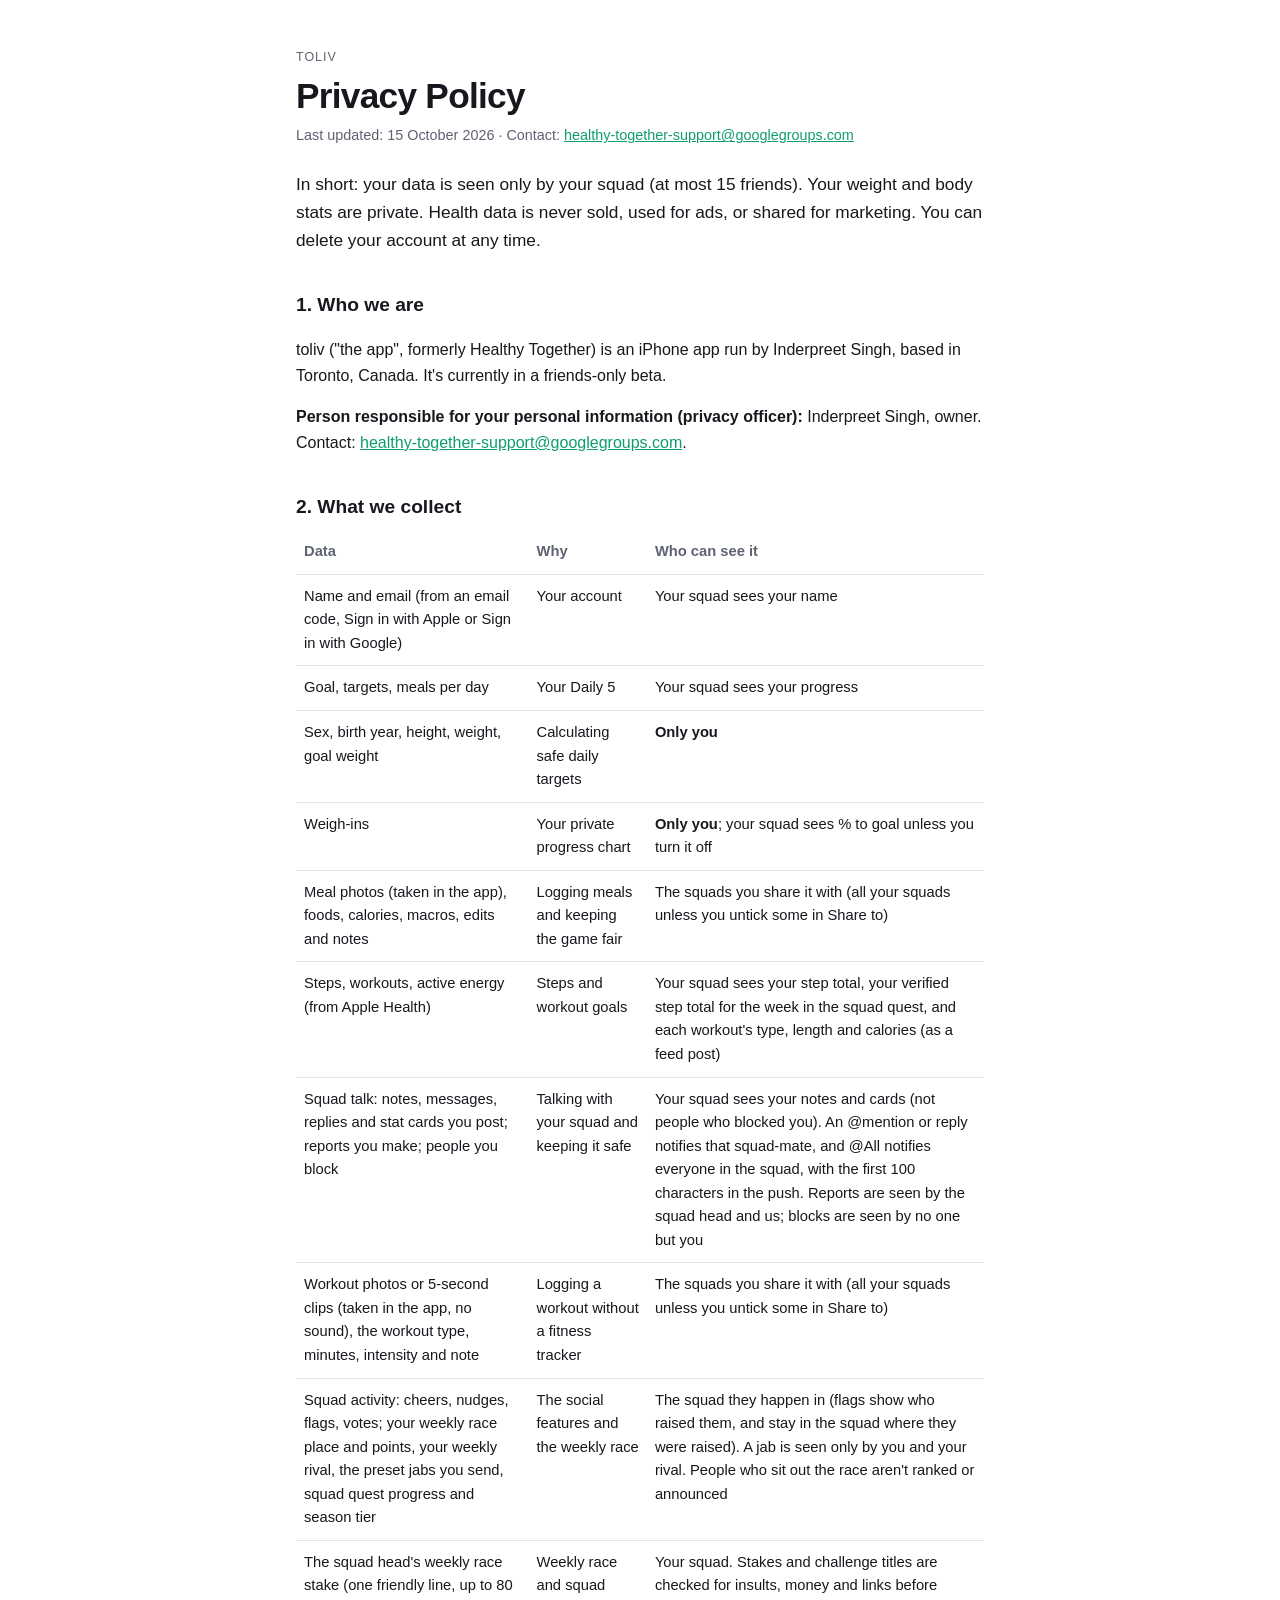
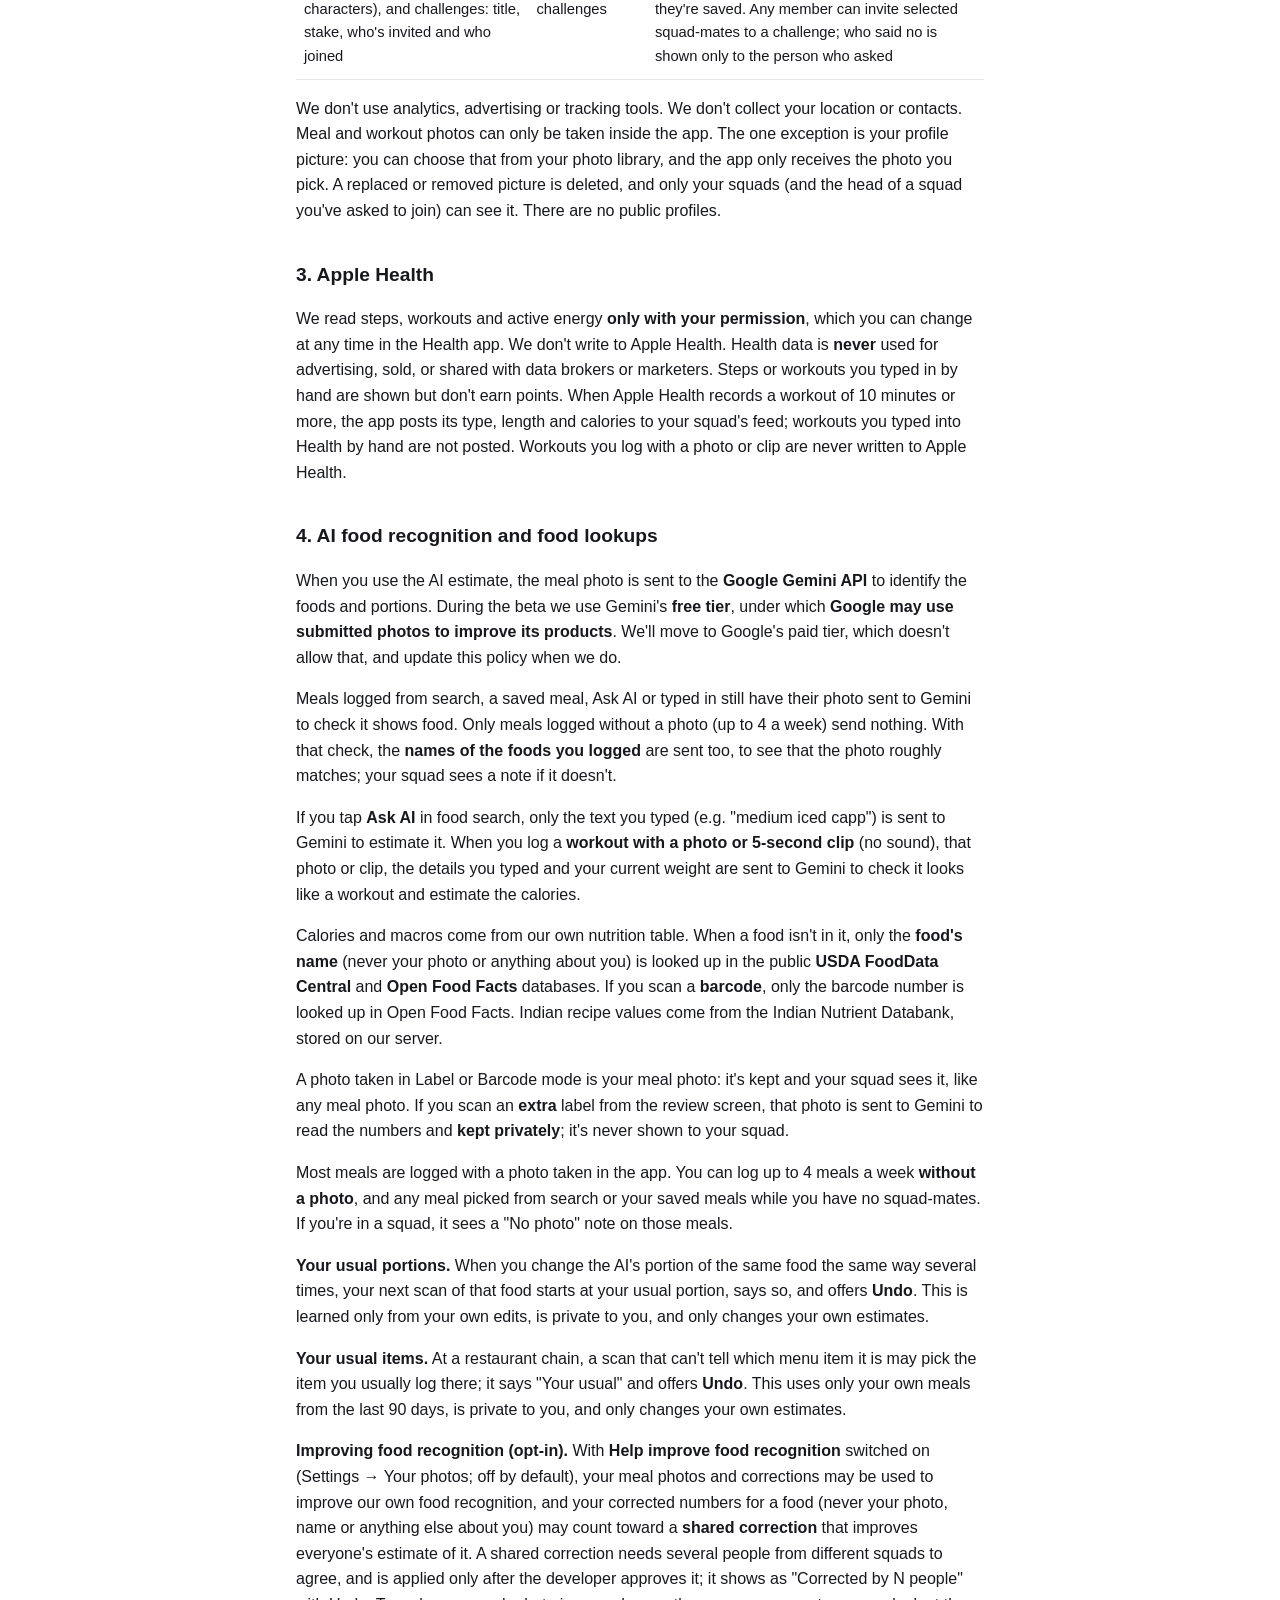
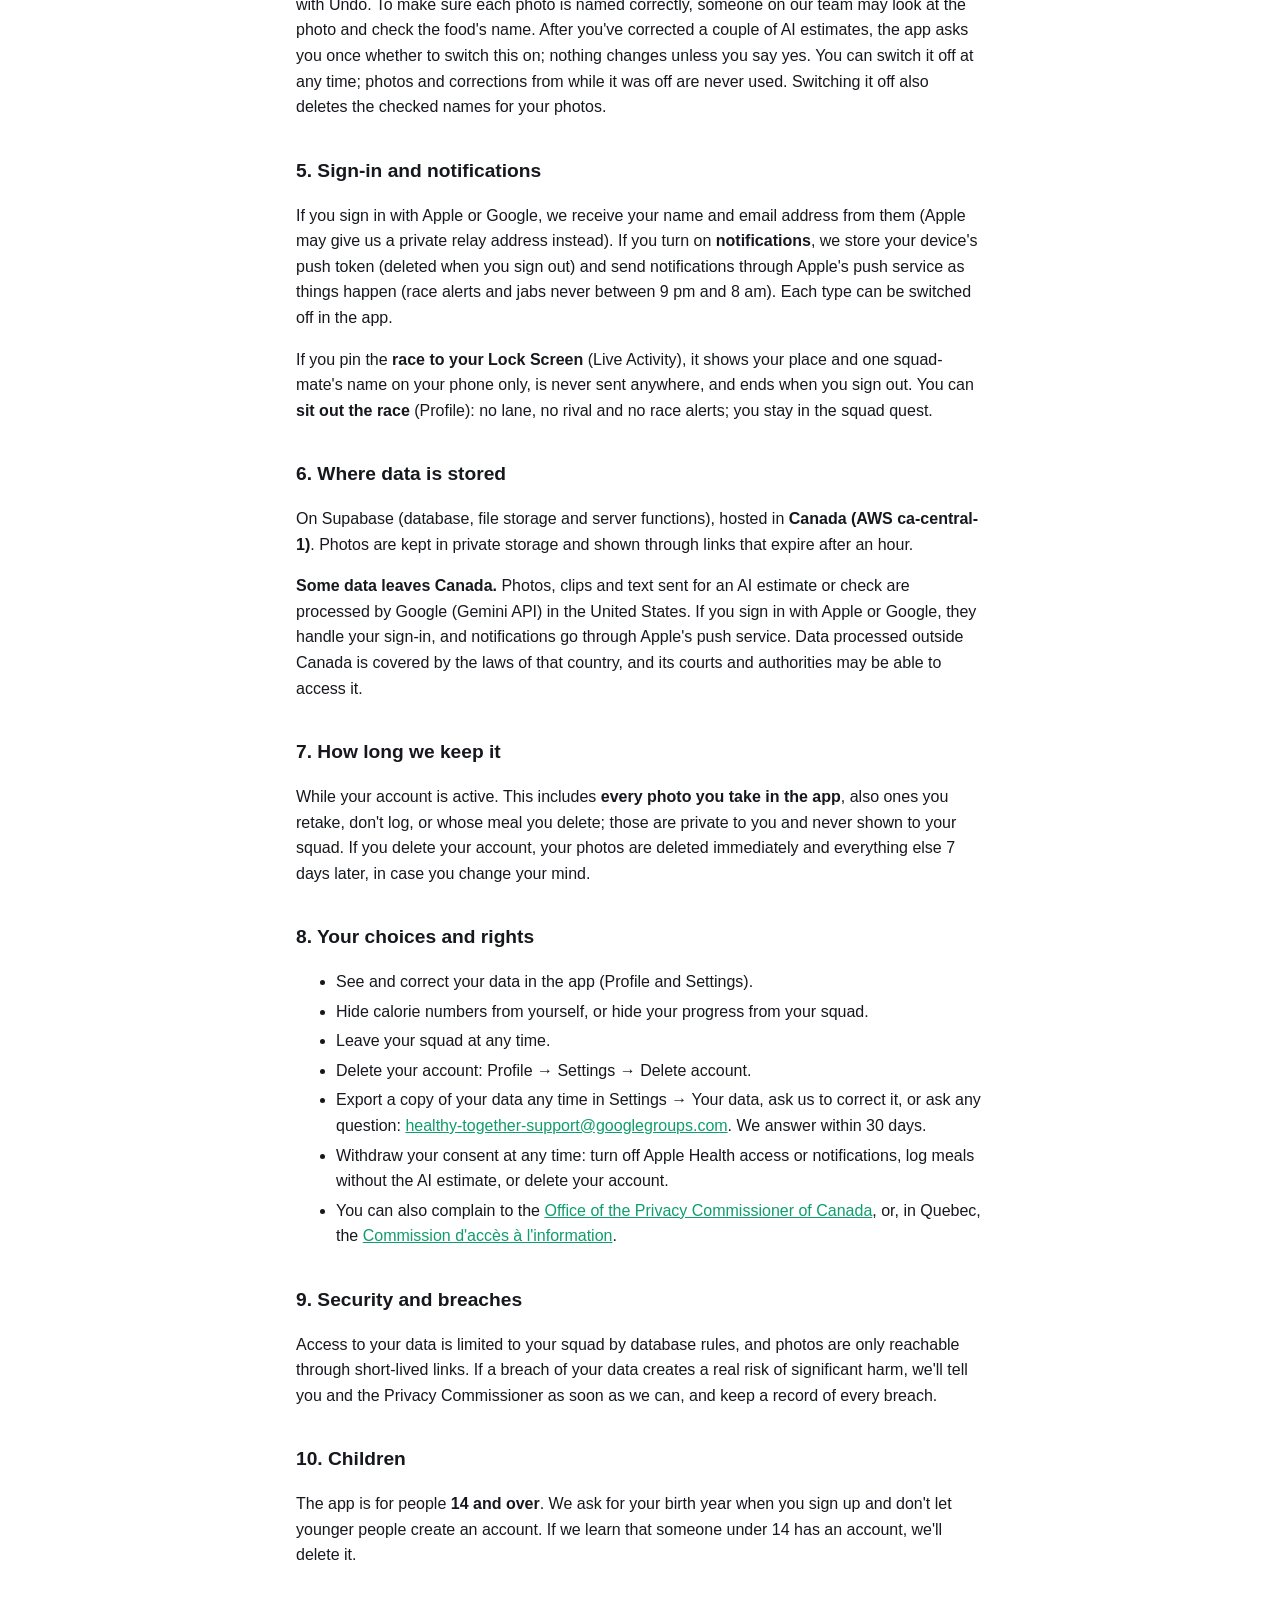
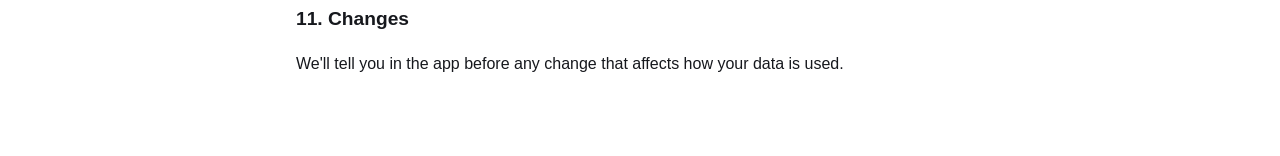
==== privacy.html @ 291c0189 "Privacy: usual items at restaurant chains (your own meals only, with Undo)" ====
<!doctype html>
<html lang="en">
<head>
<meta charset="utf-8">
<meta name="viewport" content="width=device-width, initial-scale=1">
<title>Privacy Policy · toliv</title>
<link rel="icon" href="favicon.ico" sizes="any">
<link rel="icon" href="favicon.svg" type="image/svg+xml">
<link rel="apple-touch-icon" href="apple-touch-icon.png">
<link rel="stylesheet" href="style.css">
</head>
<body>
<main>
<p class="eyebrow"><a href="./">toliv</a></p>
<h1>Privacy Policy</h1>
<p class="meta">Last updated: 15 October 2026 · Contact: <a href="mailto:healthy-together-support@googlegroups.com">healthy-together-support@googlegroups.com</a></p>

<p class="lead">In short: your data is seen only by your squad (at most 15 friends). Your weight and body stats are private. Health data is never sold, used for ads, or shared for marketing. You can delete your account at any time.</p>

<h2>1. Who we are</h2>
<p>toliv ("the app", formerly Healthy Together) is an iPhone app run by Inderpreet Singh, based in Toronto, Canada. It's currently in a friends-only beta.</p>
<p><strong>Person responsible for your personal information (privacy officer):</strong> Inderpreet Singh, owner. Contact: <a href="mailto:healthy-together-support@googlegroups.com">healthy-together-support@googlegroups.com</a>.</p>

<h2>2. What we collect</h2>
<div class="table">
<table>
<thead><tr><th>Data</th><th>Why</th><th>Who can see it</th></tr></thead>
<tbody>
<tr><td>Name and email (from an email code, Sign in with Apple or Sign in with Google)</td><td>Your account</td><td>Your squad sees your name</td></tr>
<tr><td>Goal, targets, meals per day</td><td>Your Daily 5</td><td>Your squad sees your progress</td></tr>
<tr><td>Sex, birth year, height, weight, goal weight</td><td>Calculating safe daily targets</td><td><strong>Only you</strong></td></tr>
<tr><td>Weigh-ins</td><td>Your private progress chart</td><td><strong>Only you</strong>; your squad sees % to goal unless you turn it off</td></tr>
<tr><td>Meal photos (taken in the app), foods, calories, macros, edits and notes</td><td>Logging meals and keeping the game fair</td><td>The squads you share it with (all your squads unless you untick some in Share to)</td></tr>
<tr><td>Steps, workouts, active energy (from Apple Health)</td><td>Steps and workout goals</td><td>Your squad sees your step total, your verified step total for the week in the squad quest, and each workout's type, length and calories (as a feed post)</td></tr>
<tr><td>Squad talk: notes, messages, replies and stat cards you post; reports you make; people you block</td><td>Talking with your squad and keeping it safe</td><td>Your squad sees your notes and cards (not people who blocked you). An @mention or reply notifies that squad-mate, and @All notifies everyone in the squad, with the first 100 characters in the push. Reports are seen by the squad head and us; blocks are seen by no one but you</td></tr>
<tr><td>Workout photos or 5-second clips (taken in the app, no sound), the workout type, minutes, intensity and note</td><td>Logging a workout without a fitness tracker</td><td>The squads you share it with (all your squads unless you untick some in Share to)</td></tr>
<tr><td>Squad activity: cheers, nudges, flags, votes; your weekly race place and points, your weekly rival, the preset jabs you send, squad quest progress and season tier</td><td>The social features and the weekly race</td><td>The squad they happen in (flags show who raised them, and stay in the squad where they were raised). A jab is seen only by you and your rival. People who sit out the race aren't ranked or announced</td></tr>
<tr><td>The squad head's weekly race stake (one friendly line, up to 80 characters), and challenges: title, stake, who's invited and who joined</td><td>Weekly race and squad challenges</td><td>Your squad. Stakes and challenge titles are checked for insults, money and links before they're saved. Any member can invite selected squad-mates to a challenge; who said no is shown only to the person who asked</td></tr>
</tbody>
</table>
</div>
<p>We don't use analytics, advertising or tracking tools. We don't collect your location or contacts. Meal and workout photos can only be taken inside the app. The one exception is your profile picture: you can choose that from your photo library, and the app only receives the photo you pick. A replaced or removed picture is deleted, and only your squads (and the head of a squad you've asked to join) can see it. There are no public profiles.</p>

<h2>3. Apple Health</h2>
<p>We read steps, workouts and active energy <strong>only with your permission</strong>, which you can change at any time in the Health app. We don't write to Apple Health. Health data is <strong>never</strong> used for advertising, sold, or shared with data brokers or marketers. Steps or workouts you typed in by hand are shown but don't earn points. When Apple Health records a workout of 10 minutes or more, the app posts its type, length and calories to your squad's feed; workouts you typed into Health by hand are not posted. Workouts you log with a photo or clip are never written to Apple Health.</p>

<h2>4. AI food recognition and food lookups</h2>
<p>When you use the AI estimate, the meal photo is sent to the <strong>Google Gemini API</strong> to identify the foods and portions. During the beta we use Gemini's <strong>free tier</strong>, under which <strong>Google may use submitted photos to improve its products</strong>. We'll move to Google's paid tier, which doesn't allow that, and update this policy when we do.</p>
<p>Meals logged from search, a saved meal, Ask AI or typed in still have their photo sent to Gemini to check it shows food. Only meals logged without a photo (up to 4 a week) send nothing. With that check, the <strong>names of the foods you logged</strong> are sent too, to see that the photo roughly matches; your squad sees a note if it doesn't.</p>
<p>If you tap <strong>Ask AI</strong> in food search, only the text you typed (e.g. "medium iced capp") is sent to Gemini to estimate it. When you log a <strong>workout with a photo or 5-second clip</strong> (no sound), that photo or clip, the details you typed and your current weight are sent to Gemini to check it looks like a workout and estimate the calories.</p>
<p>Calories and macros come from our own nutrition table. When a food isn't in it, only the <strong>food's name</strong> (never your photo or anything about you) is looked up in the public <strong>USDA FoodData Central</strong> and <strong>Open Food Facts</strong> databases. If you scan a <strong>barcode</strong>, only the barcode number is looked up in Open Food Facts. Indian recipe values come from the Indian Nutrient Databank, stored on our server.</p>
<p>A photo taken in Label or Barcode mode is your meal photo: it's kept and your squad sees it, like any meal photo. If you scan an <strong>extra</strong> label from the review screen, that photo is sent to Gemini to read the numbers and <strong>kept privately</strong>; it's never shown to your squad.</p>
<p>Most meals are logged with a photo taken in the app. You can log up to 4 meals a week <strong>without a photo</strong>, and any meal picked from search or your saved meals while you have no squad-mates. If you're in a squad, it sees a "No photo" note on those meals.</p>
<p><strong>Your usual portions.</strong> When you change the AI's portion of the same food the same way several times, your next scan of that food starts at your usual portion, says so, and offers <strong>Undo</strong>. This is learned only from your own edits, is private to you, and only changes your own estimates.</p>
<p><strong>Your usual items.</strong> At a restaurant chain, a scan that can't tell which menu item it is may pick the item you usually log there; it says "Your usual" and offers <strong>Undo</strong>. This uses only your own meals from the last 90 days, is private to you, and only changes your own estimates.</p>
<p><strong>Improving food recognition (opt-in).</strong> With <strong>Help improve food recognition</strong> switched on (Settings → Your photos; off by default), your meal photos and corrections may be used to improve our own food recognition, and your corrected numbers for a food (never your photo, name or anything else about you) may count toward a <strong>shared correction</strong> that improves everyone's estimate of it. A shared correction needs several people from different squads to agree, and is applied only after the developer approves it; it shows as "Corrected by N people" with Undo. To make sure each photo is named correctly, someone on our team may look at the photo and check the food's name. After you've corrected a couple of AI estimates, the app asks you once whether to switch this on; nothing changes unless you say yes. You can switch it off at any time; photos and corrections from while it was off are never used. Switching it off also deletes the checked names for your photos.</p>

<h2>5. Sign-in and notifications</h2>
<p>If you sign in with Apple or Google, we receive your name and email address from them (Apple may give us a private relay address instead). If you turn on <strong>notifications</strong>, we store your device's push token (deleted when you sign out) and send notifications through Apple's push service as things happen (race alerts and jabs never between 9 pm and 8 am). Each type can be switched off in the app.</p>
<p>If you pin the <strong>race to your Lock Screen</strong> (Live Activity), it shows your place and one squad-mate's name on your phone only, is never sent anywhere, and ends when you sign out. You can <strong>sit out the race</strong> (Profile): no lane, no rival and no race alerts; you stay in the squad quest.</p>

<h2>6. Where data is stored</h2>
<p>On Supabase (database, file storage and server functions), hosted in <strong>Canada (AWS ca-central-1)</strong>. Photos are kept in private storage and shown through links that expire after an hour.</p>
<p><strong>Some data leaves Canada.</strong> Photos, clips and text sent for an AI estimate or check are processed by Google (Gemini API) in the United States. If you sign in with Apple or Google, they handle your sign-in, and notifications go through Apple's push service. Data processed outside Canada is covered by the laws of that country, and its courts and authorities may be able to access it.</p>

<h2>7. How long we keep it</h2>
<p>While your account is active. This includes <strong>every photo you take in the app</strong>, also ones you retake, don't log, or whose meal you delete; those are private to you and never shown to your squad. If you delete your account, your photos are deleted immediately and everything else 7 days later, in case you change your mind.</p>

<h2>8. Your choices and rights</h2>
<ul>
<li>See and correct your data in the app (Profile and Settings).</li>
<li>Hide calorie numbers from yourself, or hide your progress from your squad.</li>
<li>Leave your squad at any time.</li>
<li>Delete your account: Profile → Settings → Delete account.</li>
<li>Export a copy of your data any time in Settings → Your data, ask us to correct it, or ask any question: <a href="mailto:healthy-together-support@googlegroups.com">healthy-together-support@googlegroups.com</a>. We answer within 30 days.</li>
<li>Withdraw your consent at any time: turn off Apple Health access or notifications, log meals without the AI estimate, or delete your account.</li>
<li>You can also complain to the <a href="https://www.priv.gc.ca/">Office of the Privacy Commissioner of Canada</a>, or, in Quebec, the <a href="https://www.cai.gouv.qc.ca/">Commission d'accès à l'information</a>.</li>
</ul>

<h2>9. Security and breaches</h2>
<p>Access to your data is limited to your squad by database rules, and photos are only reachable through short-lived links. If a breach of your data creates a real risk of significant harm, we'll tell you and the Privacy Commissioner as soon as we can, and keep a record of every breach.</p>

<h2>10. Children</h2>
<p>The app is for people <strong>14 and over</strong>. We ask for your birth year when you sign up and don't let younger people create an account. If we learn that someone under 14 has an account, we'll delete it.</p>

<h2>11. Changes</h2>
<p>We'll tell you in the app before any change that affects how your data is used.</p>
</main>
</body>
</html>
---- style.css ----
:root { --bg: #ffffff; --text: #16181d; --muted: #5d6370; --line: #e3e5ea; --accent: #0f9d6b; }
@media (prefers-color-scheme: dark) {
  :root { --bg: #0c0d10; --text: #eef0f3; --muted: #a0a6b1; --line: #262a31; --accent: #3ddc97; }
}
* { box-sizing: border-box; }
body { margin: 0; background: var(--bg); color: var(--text);
  font: 16px/1.6 -apple-system, BlinkMacSystemFont, "Segoe UI", Roboto, sans-serif; }
main { max-width: 720px; margin: 0 auto; padding: 48px 16px 64px; }
h1 { font-size: 2.2rem; line-height: 1.15; margin: 0 0 8px; letter-spacing: -0.02em; }
h2 { font-size: 1.2rem; margin: 36px 0 8px; }
a { color: var(--accent); }
.eyebrow { text-transform: uppercase; letter-spacing: 0.08em; font-size: 0.78rem; color: var(--muted); margin: 0 0 8px; }
.eyebrow a { color: inherit; text-decoration: none; }
.meta { color: var(--muted); font-size: 0.9rem; margin: 0 0 24px; }
.lead { font-size: 1.08rem; }
.table { overflow-x: auto; }
table { border-collapse: collapse; width: 100%; font-size: 0.92rem; }
th, td { text-align: left; vertical-align: top; padding: 10px 8px; border-bottom: 1px solid var(--line); }
th { color: var(--muted); font-weight: 600; }
li { margin: 4px 0; }
.logo { display: block; height: 56px; width: auto; margin: 0 0 28px; color: var(--text); }
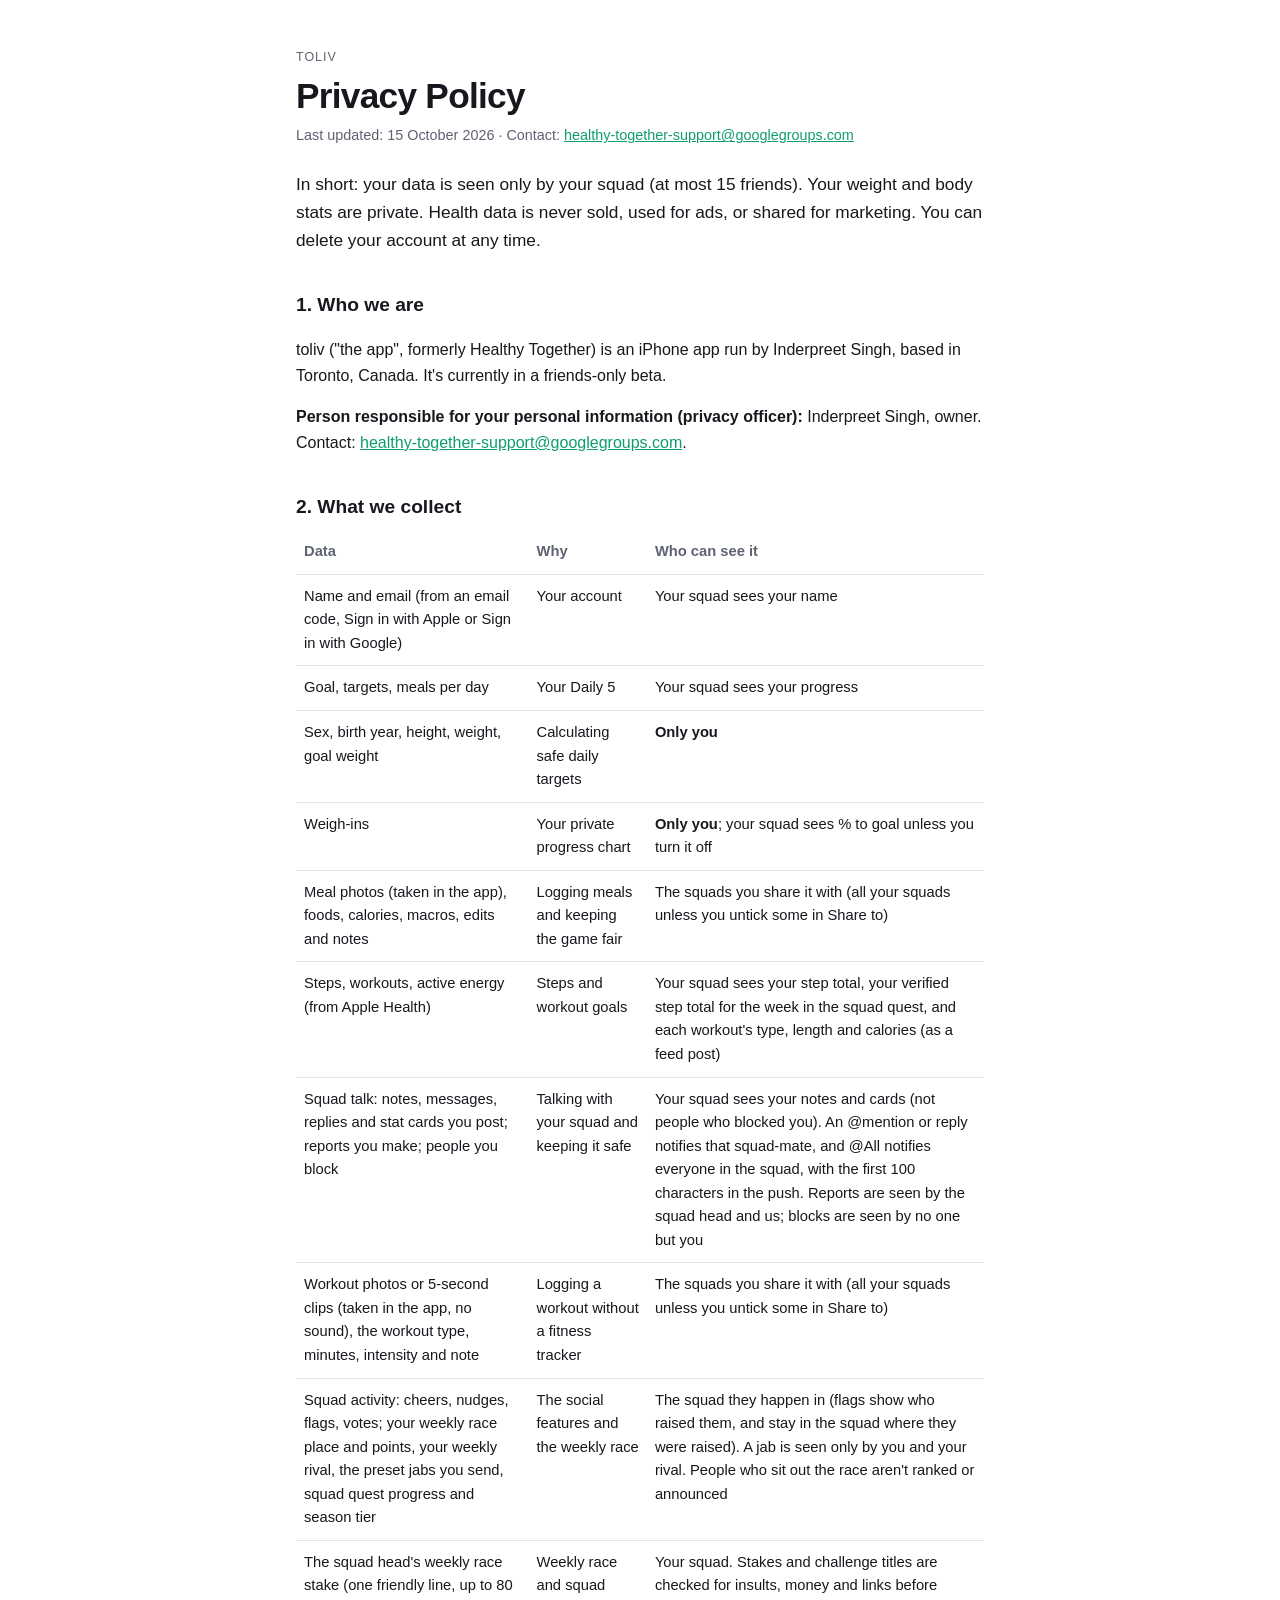
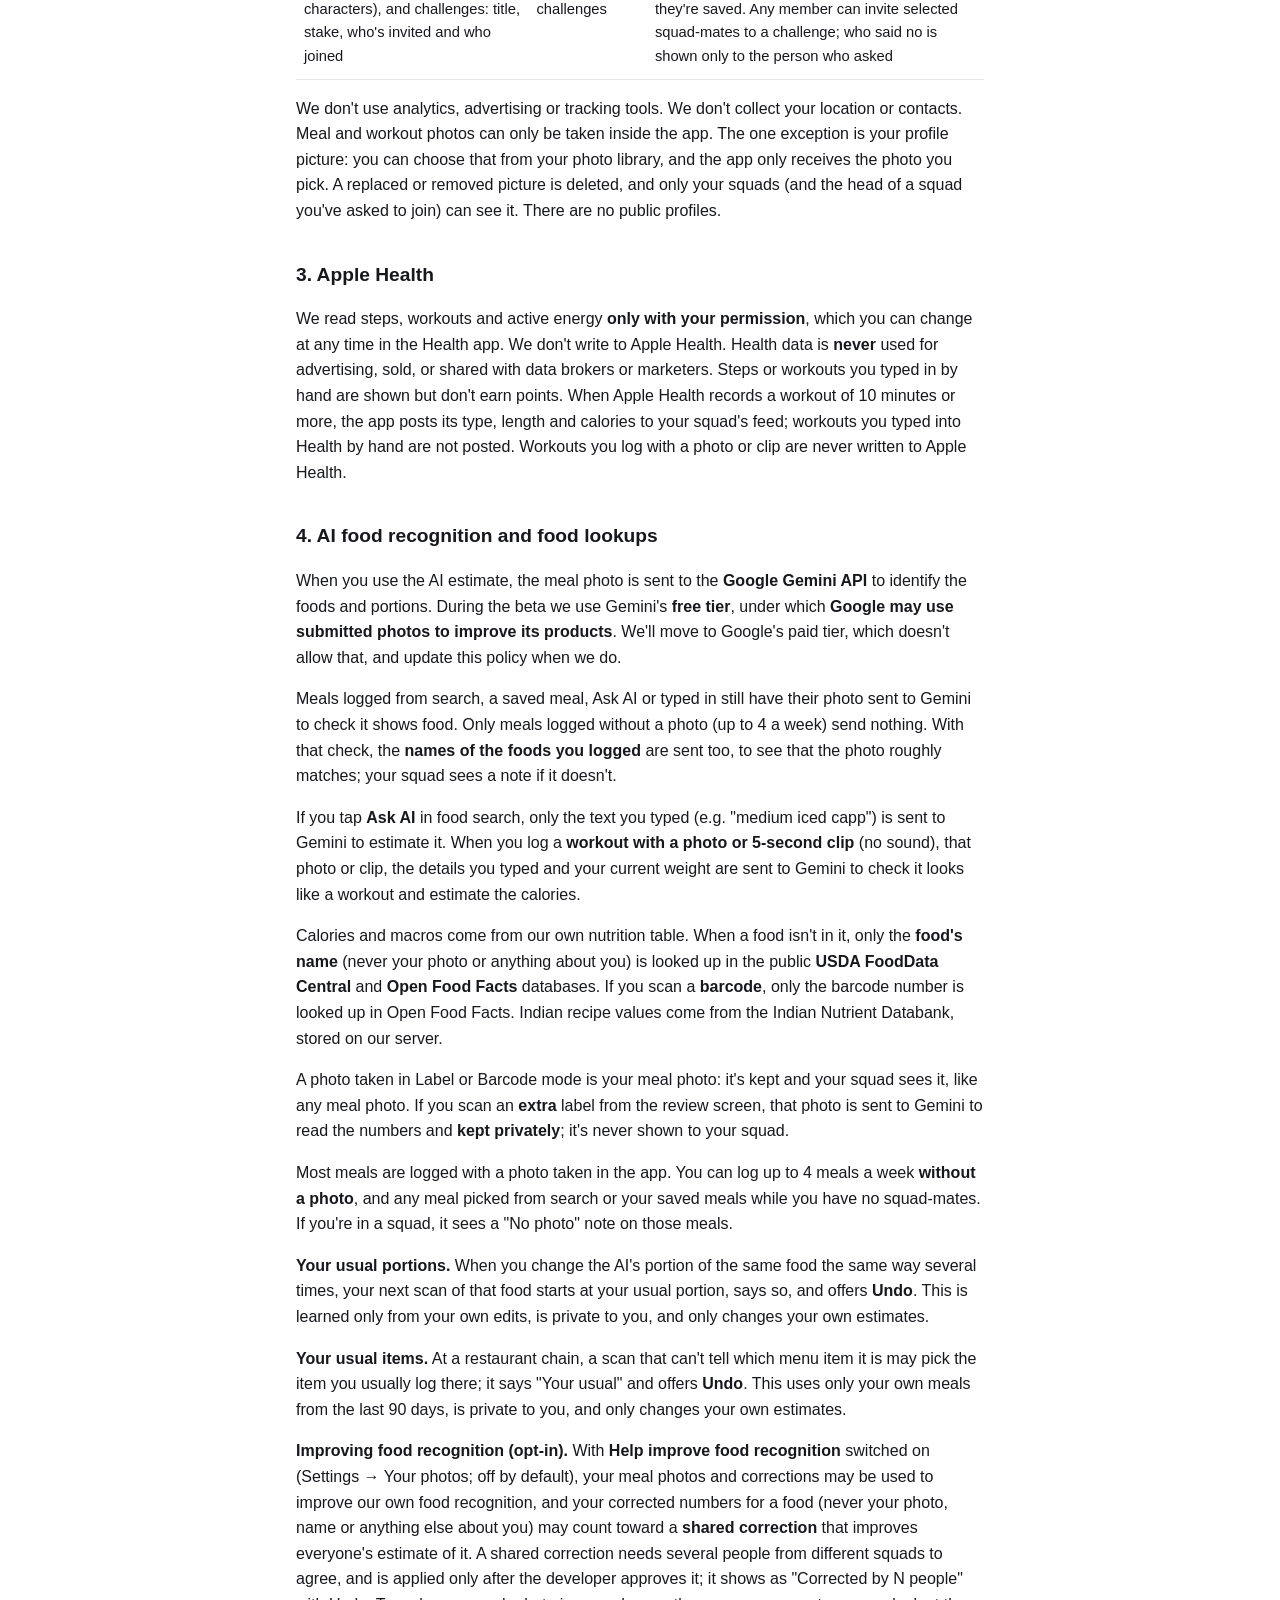
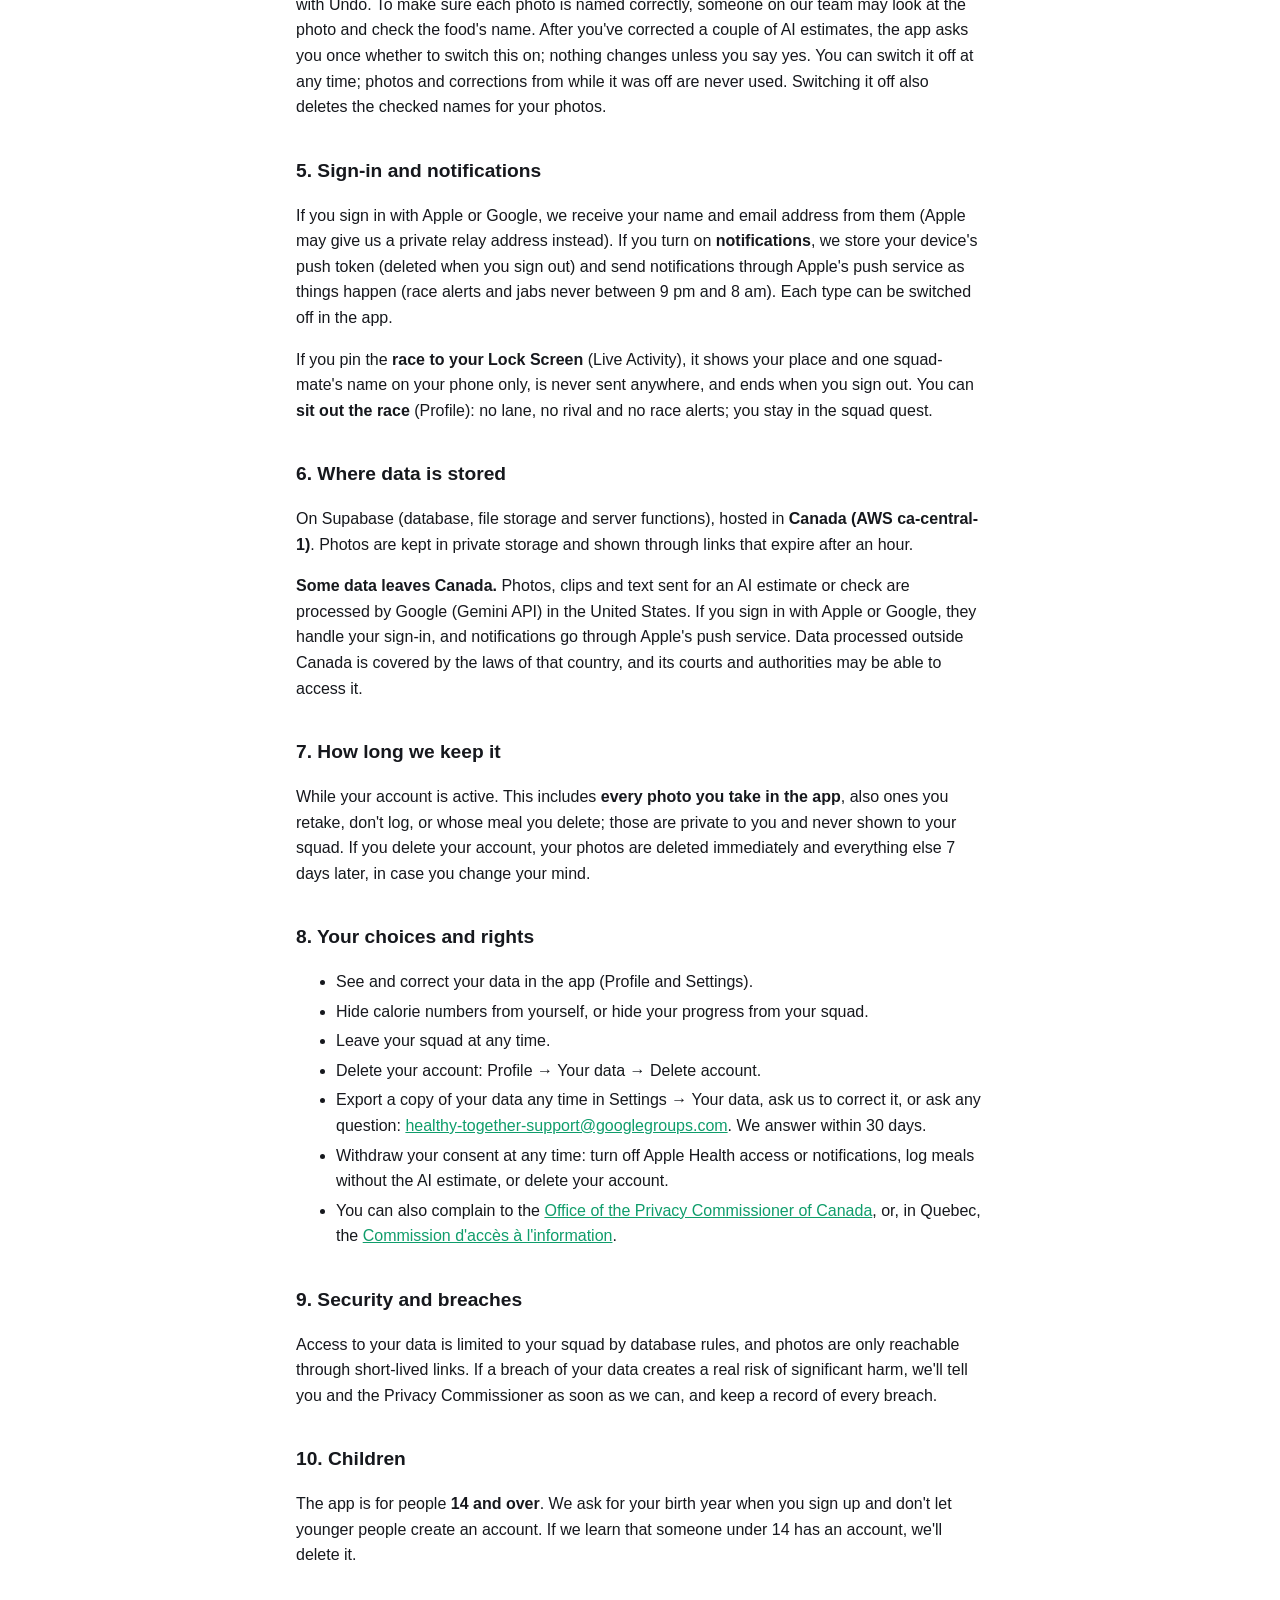
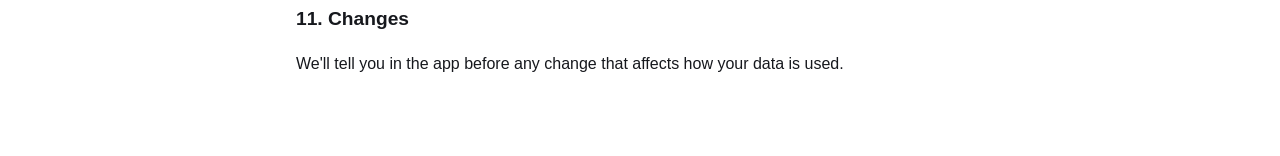
==== commit 880c3b18: "Privacy: account deletion is under Profile → Your data" ====
--- a/privacy.html
+++ b/privacy.html
@@ -71,7 +71,7 @@
 <li>See and correct your data in the app (Profile and Settings).</li>
 <li>Hide calorie numbers from yourself, or hide your progress from your squad.</li>
 <li>Leave your squad at any time.</li>
-<li>Delete your account: Profile → Settings → Delete account.</li>
+<li>Delete your account: Profile → Your data → Delete account.</li>
 <li>Export a copy of your data any time in Settings → Your data, ask us to correct it, or ask any question: <a href="mailto:healthy-together-support@googlegroups.com">healthy-together-support@googlegroups.com</a>. We answer within 30 days.</li>
 <li>Withdraw your consent at any time: turn off Apple Health access or notifications, log meals without the AI estimate, or delete your account.</li>
 <li>You can also complain to the <a href="https://www.priv.gc.ca/">Office of the Privacy Commissioner of Canada</a>, or, in Quebec, the <a href="https://www.cai.gouv.qc.ca/">Commission d'accès à l'information</a>.</li>
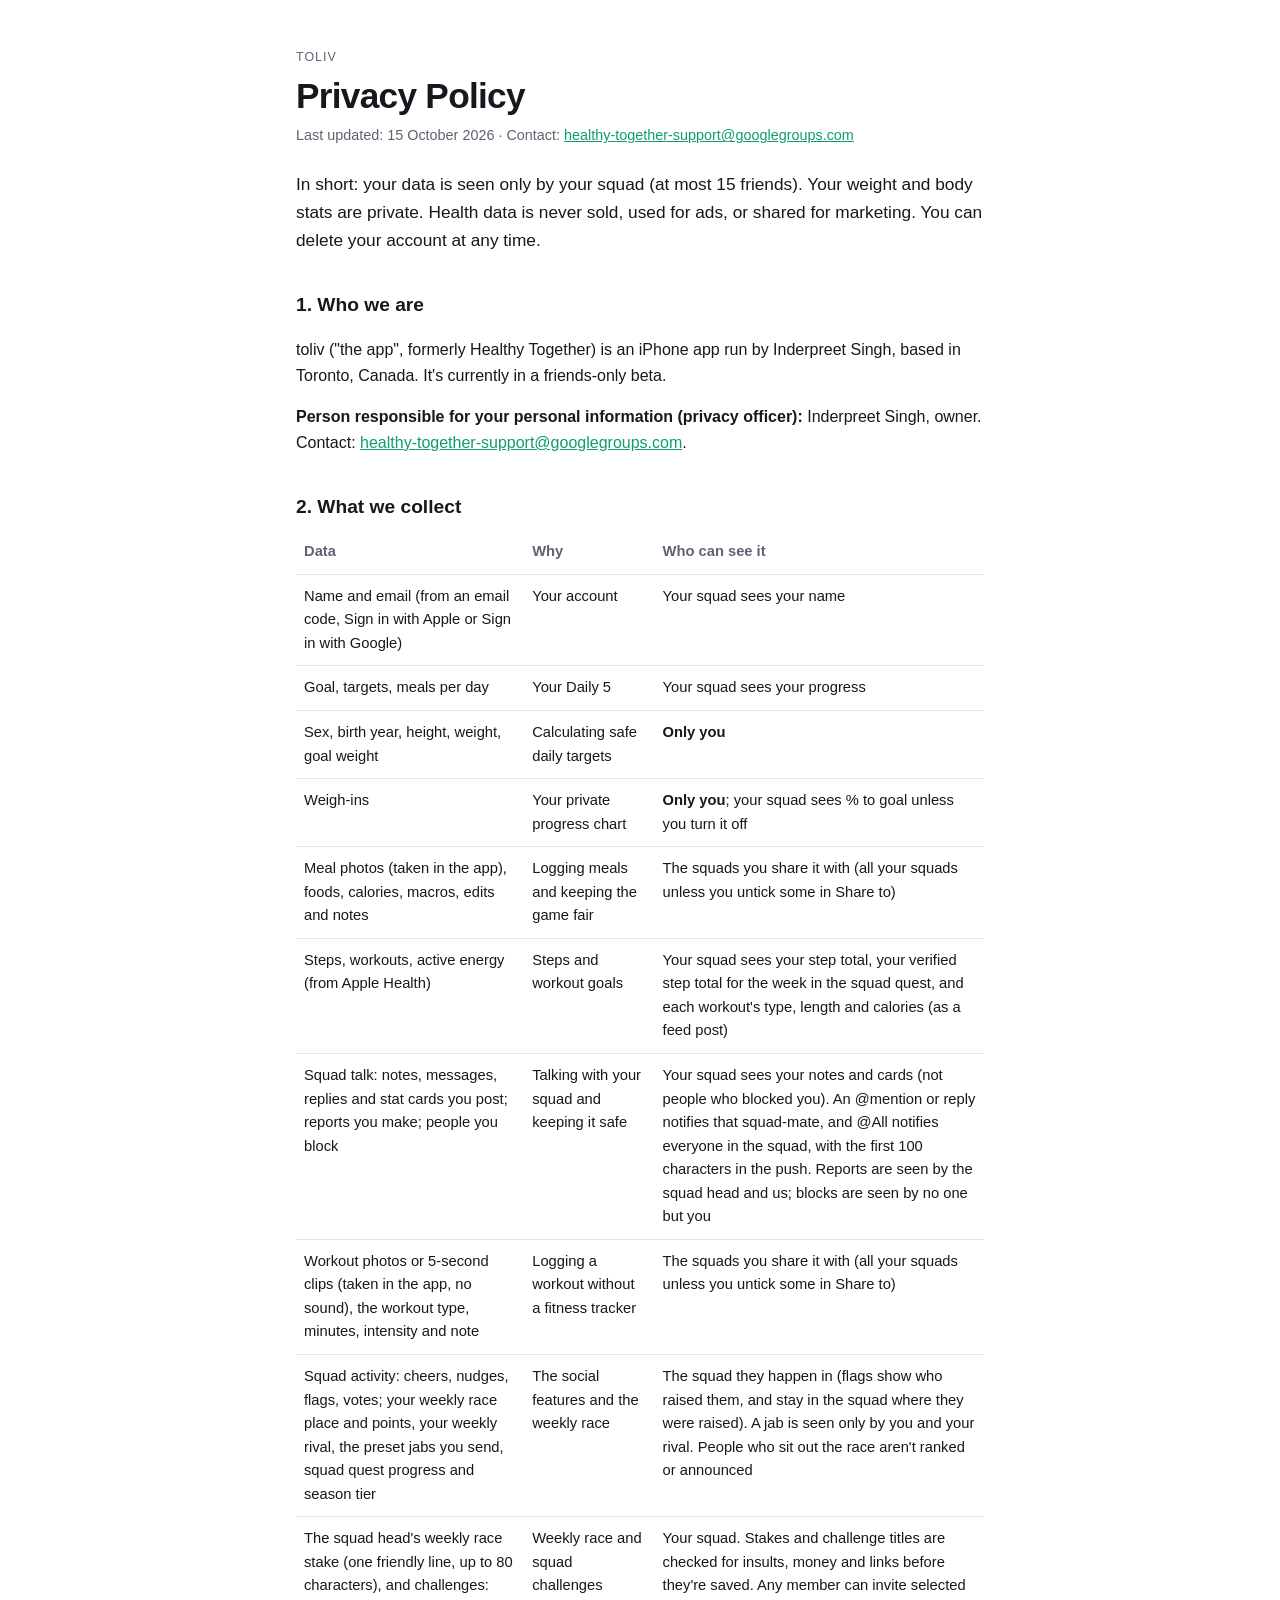
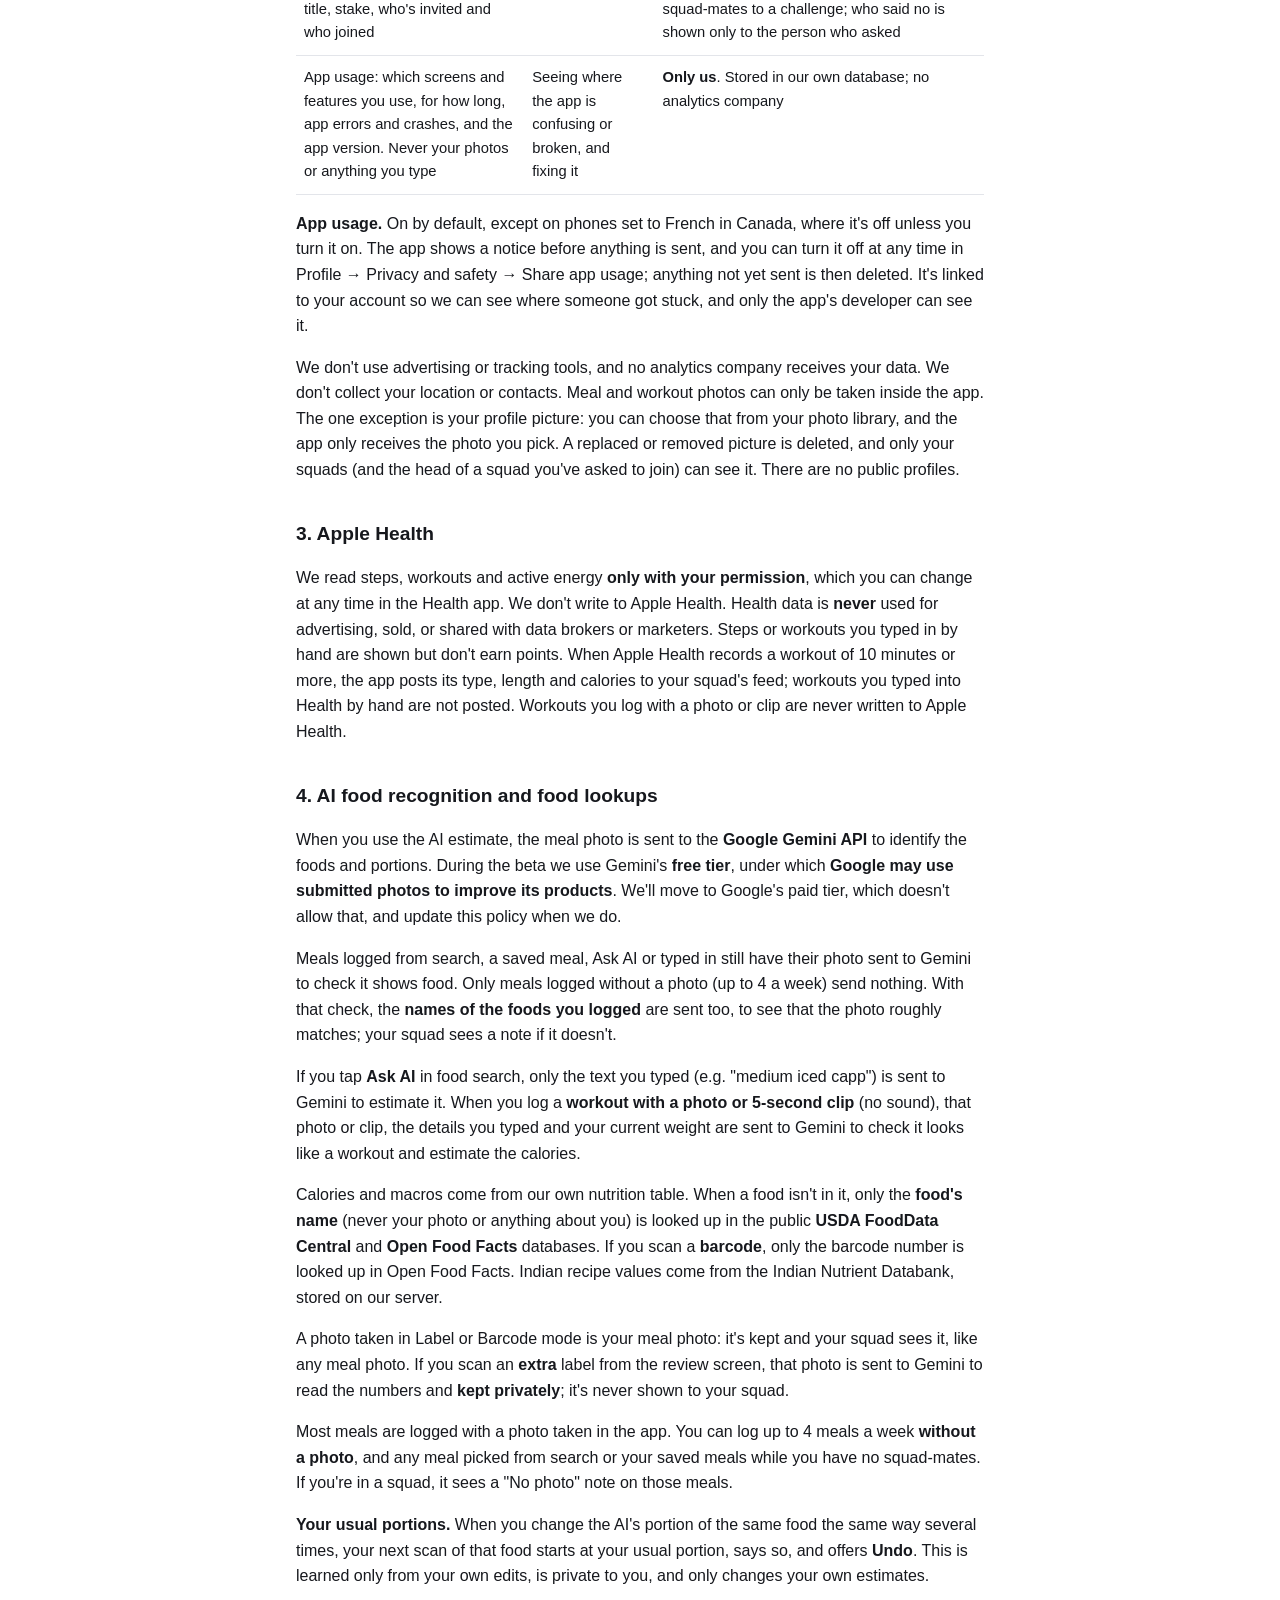
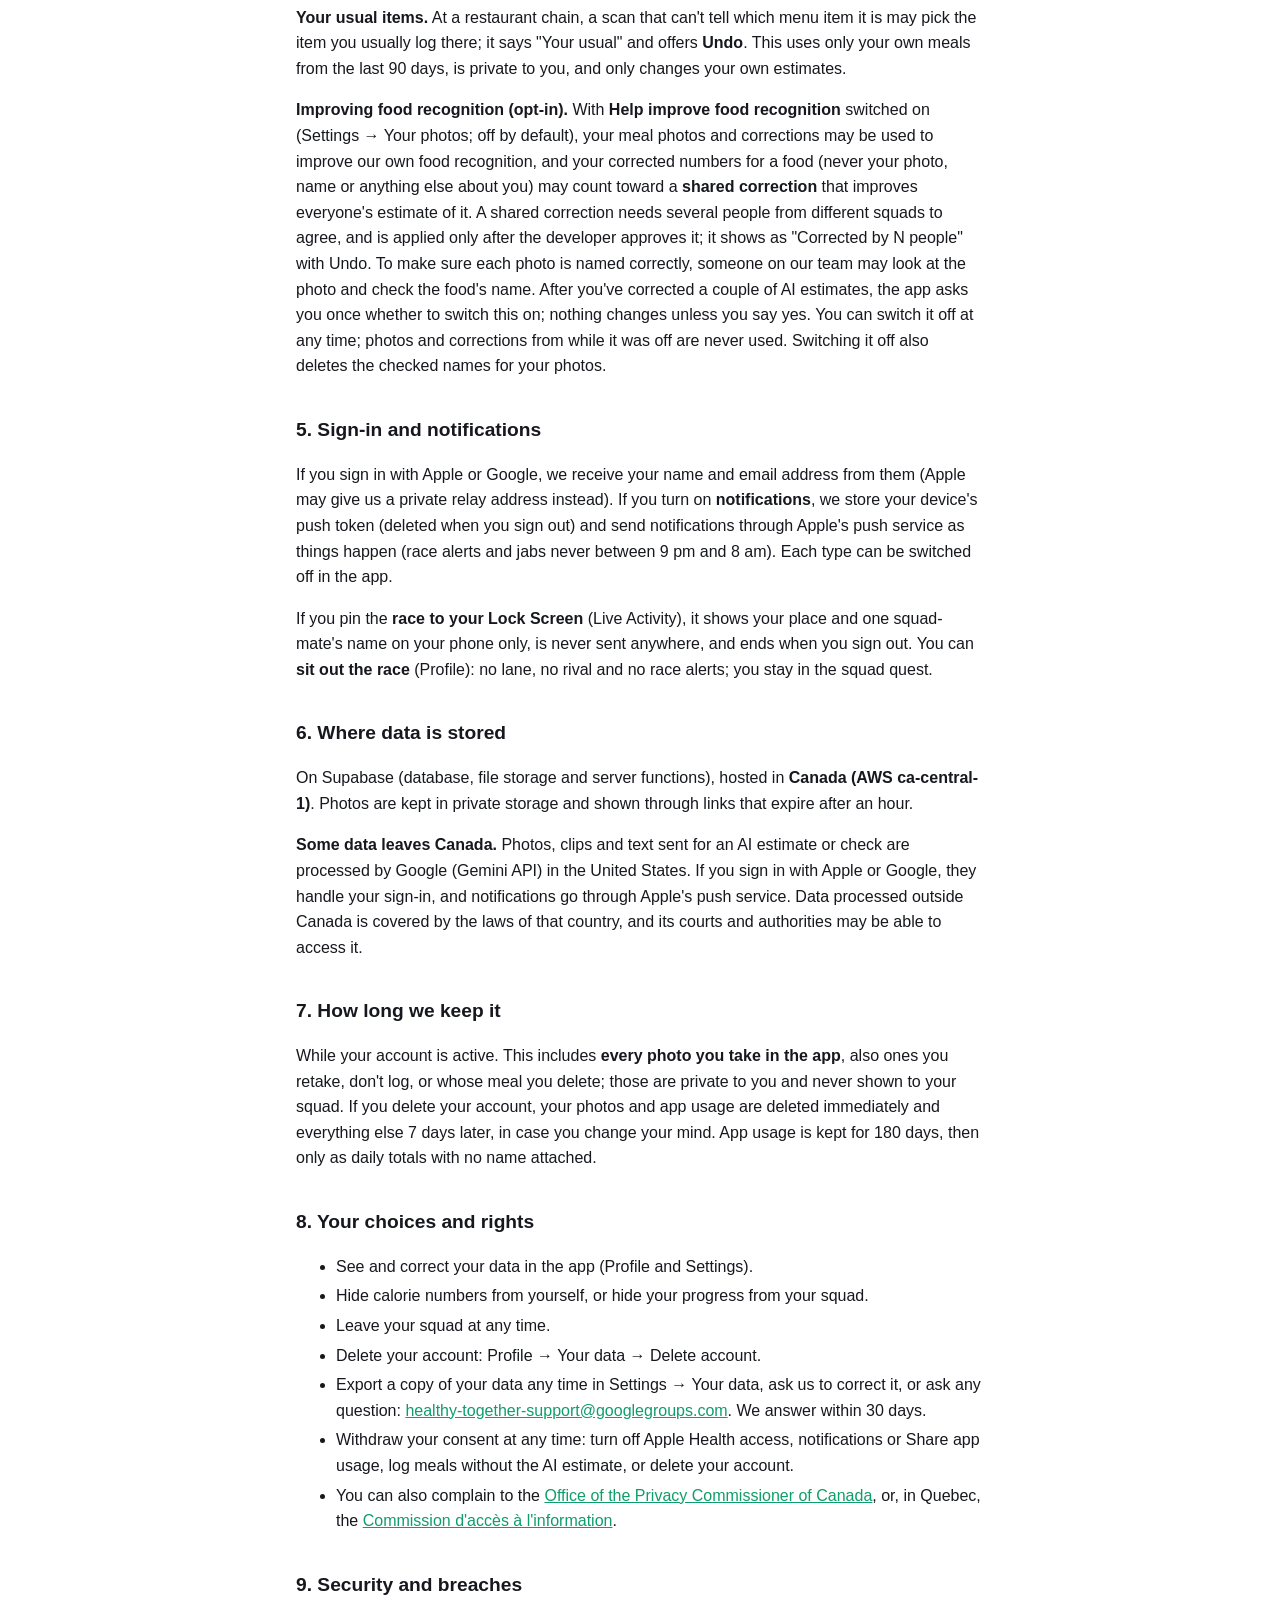
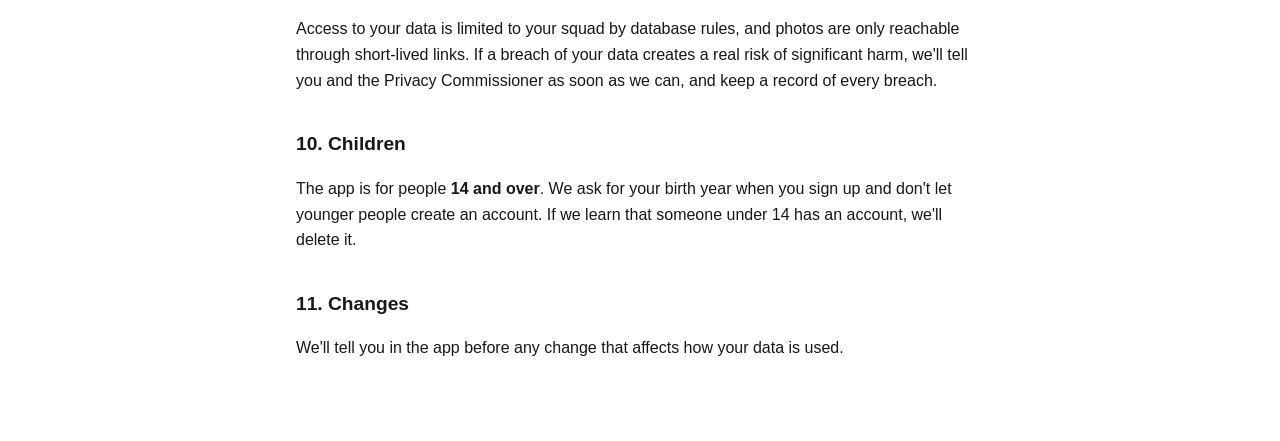
==== commit 5ce52407: "Privacy: app usage analytics in our own database (on by default, off for French-language phones in C" ====
--- a/privacy.html
+++ b/privacy.html
@@ -36,10 +36,12 @@
 <tr><td>Workout photos or 5-second clips (taken in the app, no sound), the workout type, minutes, intensity and note</td><td>Logging a workout without a fitness tracker</td><td>The squads you share it with (all your squads unless you untick some in Share to)</td></tr>
 <tr><td>Squad activity: cheers, nudges, flags, votes; your weekly race place and points, your weekly rival, the preset jabs you send, squad quest progress and season tier</td><td>The social features and the weekly race</td><td>The squad they happen in (flags show who raised them, and stay in the squad where they were raised). A jab is seen only by you and your rival. People who sit out the race aren't ranked or announced</td></tr>
 <tr><td>The squad head's weekly race stake (one friendly line, up to 80 characters), and challenges: title, stake, who's invited and who joined</td><td>Weekly race and squad challenges</td><td>Your squad. Stakes and challenge titles are checked for insults, money and links before they're saved. Any member can invite selected squad-mates to a challenge; who said no is shown only to the person who asked</td></tr>
+<tr><td>App usage: which screens and features you use, for how long, app errors and crashes, and the app version. Never your photos or anything you type</td><td>Seeing where the app is confusing or broken, and fixing it</td><td><strong>Only us</strong>. Stored in our own database; no analytics company</td></tr>
 </tbody>
 </table>
 </div>
-<p>We don't use analytics, advertising or tracking tools. We don't collect your location or contacts. Meal and workout photos can only be taken inside the app. The one exception is your profile picture: you can choose that from your photo library, and the app only receives the photo you pick. A replaced or removed picture is deleted, and only your squads (and the head of a squad you've asked to join) can see it. There are no public profiles.</p>
+<p><strong>App usage.</strong> On by default, except on phones set to French in Canada, where it's off unless you turn it on. The app shows a notice before anything is sent, and you can turn it off at any time in Profile → Privacy and safety → Share app usage; anything not yet sent is then deleted. It's linked to your account so we can see where someone got stuck, and only the app's developer can see it.</p>
+<p>We don't use advertising or tracking tools, and no analytics company receives your data. We don't collect your location or contacts. Meal and workout photos can only be taken inside the app. The one exception is your profile picture: you can choose that from your photo library, and the app only receives the photo you pick. A replaced or removed picture is deleted, and only your squads (and the head of a squad you've asked to join) can see it. There are no public profiles.</p>
 
 <h2>3. Apple Health</h2>
 <p>We read steps, workouts and active energy <strong>only with your permission</strong>, which you can change at any time in the Health app. We don't write to Apple Health. Health data is <strong>never</strong> used for advertising, sold, or shared with data brokers or marketers. Steps or workouts you typed in by hand are shown but don't earn points. When Apple Health records a workout of 10 minutes or more, the app posts its type, length and calories to your squad's feed; workouts you typed into Health by hand are not posted. Workouts you log with a photo or clip are never written to Apple Health.</p>
@@ -64,7 +66,7 @@
 <p><strong>Some data leaves Canada.</strong> Photos, clips and text sent for an AI estimate or check are processed by Google (Gemini API) in the United States. If you sign in with Apple or Google, they handle your sign-in, and notifications go through Apple's push service. Data processed outside Canada is covered by the laws of that country, and its courts and authorities may be able to access it.</p>
 
 <h2>7. How long we keep it</h2>
-<p>While your account is active. This includes <strong>every photo you take in the app</strong>, also ones you retake, don't log, or whose meal you delete; those are private to you and never shown to your squad. If you delete your account, your photos are deleted immediately and everything else 7 days later, in case you change your mind.</p>
+<p>While your account is active. This includes <strong>every photo you take in the app</strong>, also ones you retake, don't log, or whose meal you delete; those are private to you and never shown to your squad. If you delete your account, your photos and app usage are deleted immediately and everything else 7 days later, in case you change your mind. App usage is kept for 180 days, then only as daily totals with no name attached.</p>
 
 <h2>8. Your choices and rights</h2>
 <ul>
@@ -73,7 +75,7 @@
 <li>Leave your squad at any time.</li>
 <li>Delete your account: Profile → Your data → Delete account.</li>
 <li>Export a copy of your data any time in Settings → Your data, ask us to correct it, or ask any question: <a href="mailto:healthy-together-support@googlegroups.com">healthy-together-support@googlegroups.com</a>. We answer within 30 days.</li>
-<li>Withdraw your consent at any time: turn off Apple Health access or notifications, log meals without the AI estimate, or delete your account.</li>
+<li>Withdraw your consent at any time: turn off Apple Health access, notifications or Share app usage, log meals without the AI estimate, or delete your account.</li>
 <li>You can also complain to the <a href="https://www.priv.gc.ca/">Office of the Privacy Commissioner of Canada</a>, or, in Quebec, the <a href="https://www.cai.gouv.qc.ca/">Commission d'accès à l'information</a>.</li>
 </ul>
 
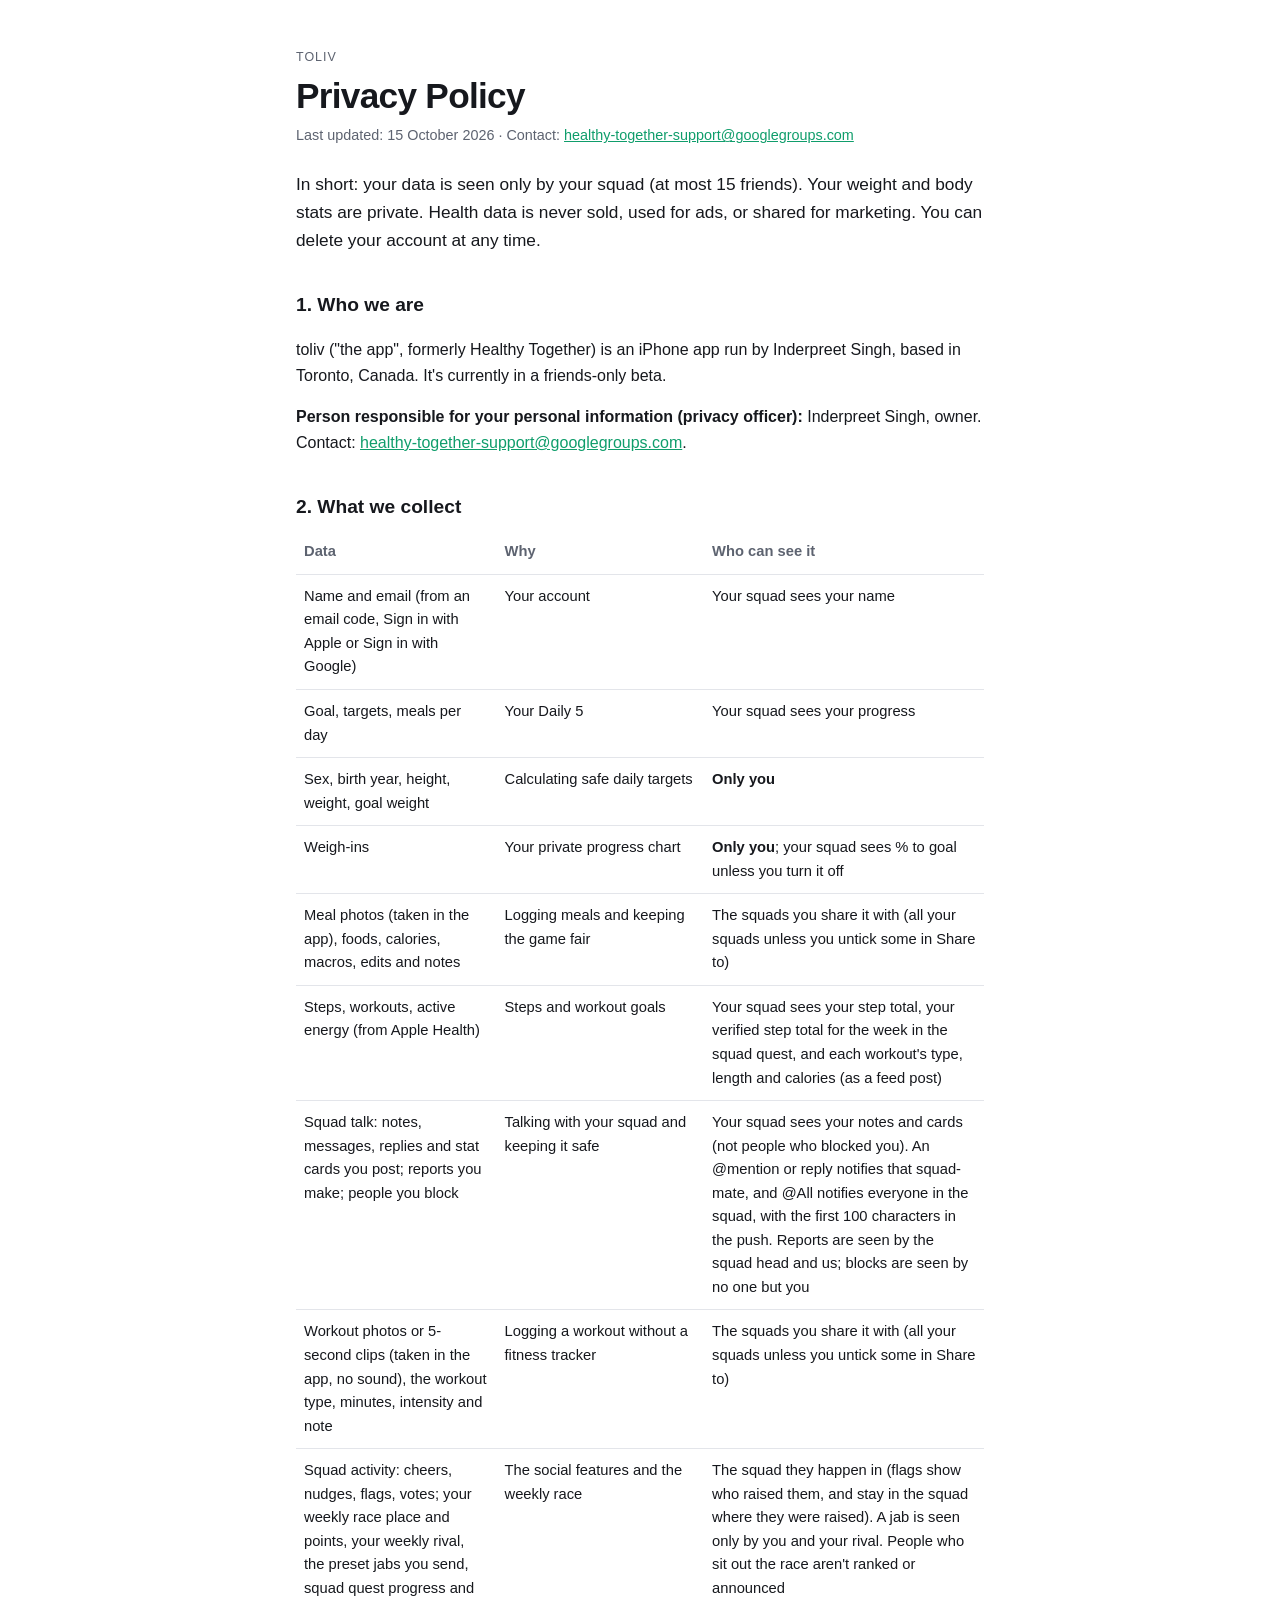
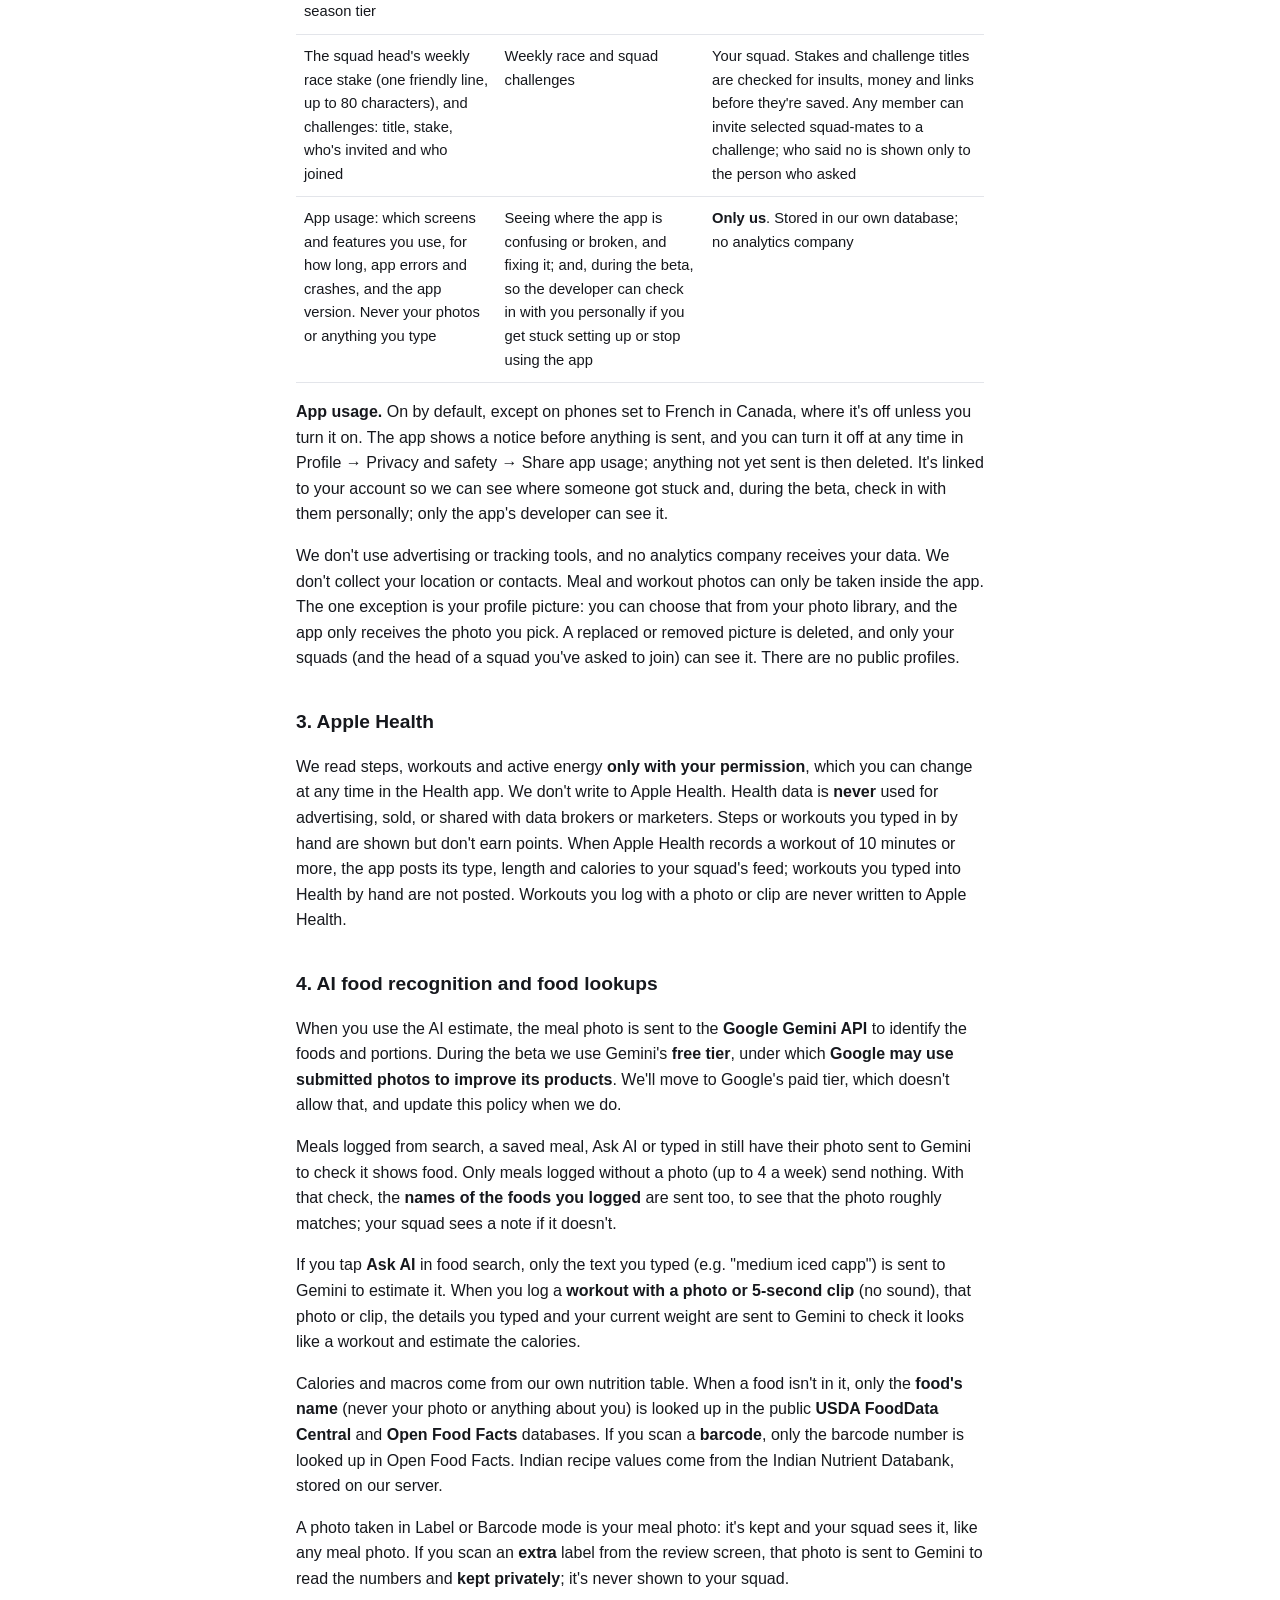
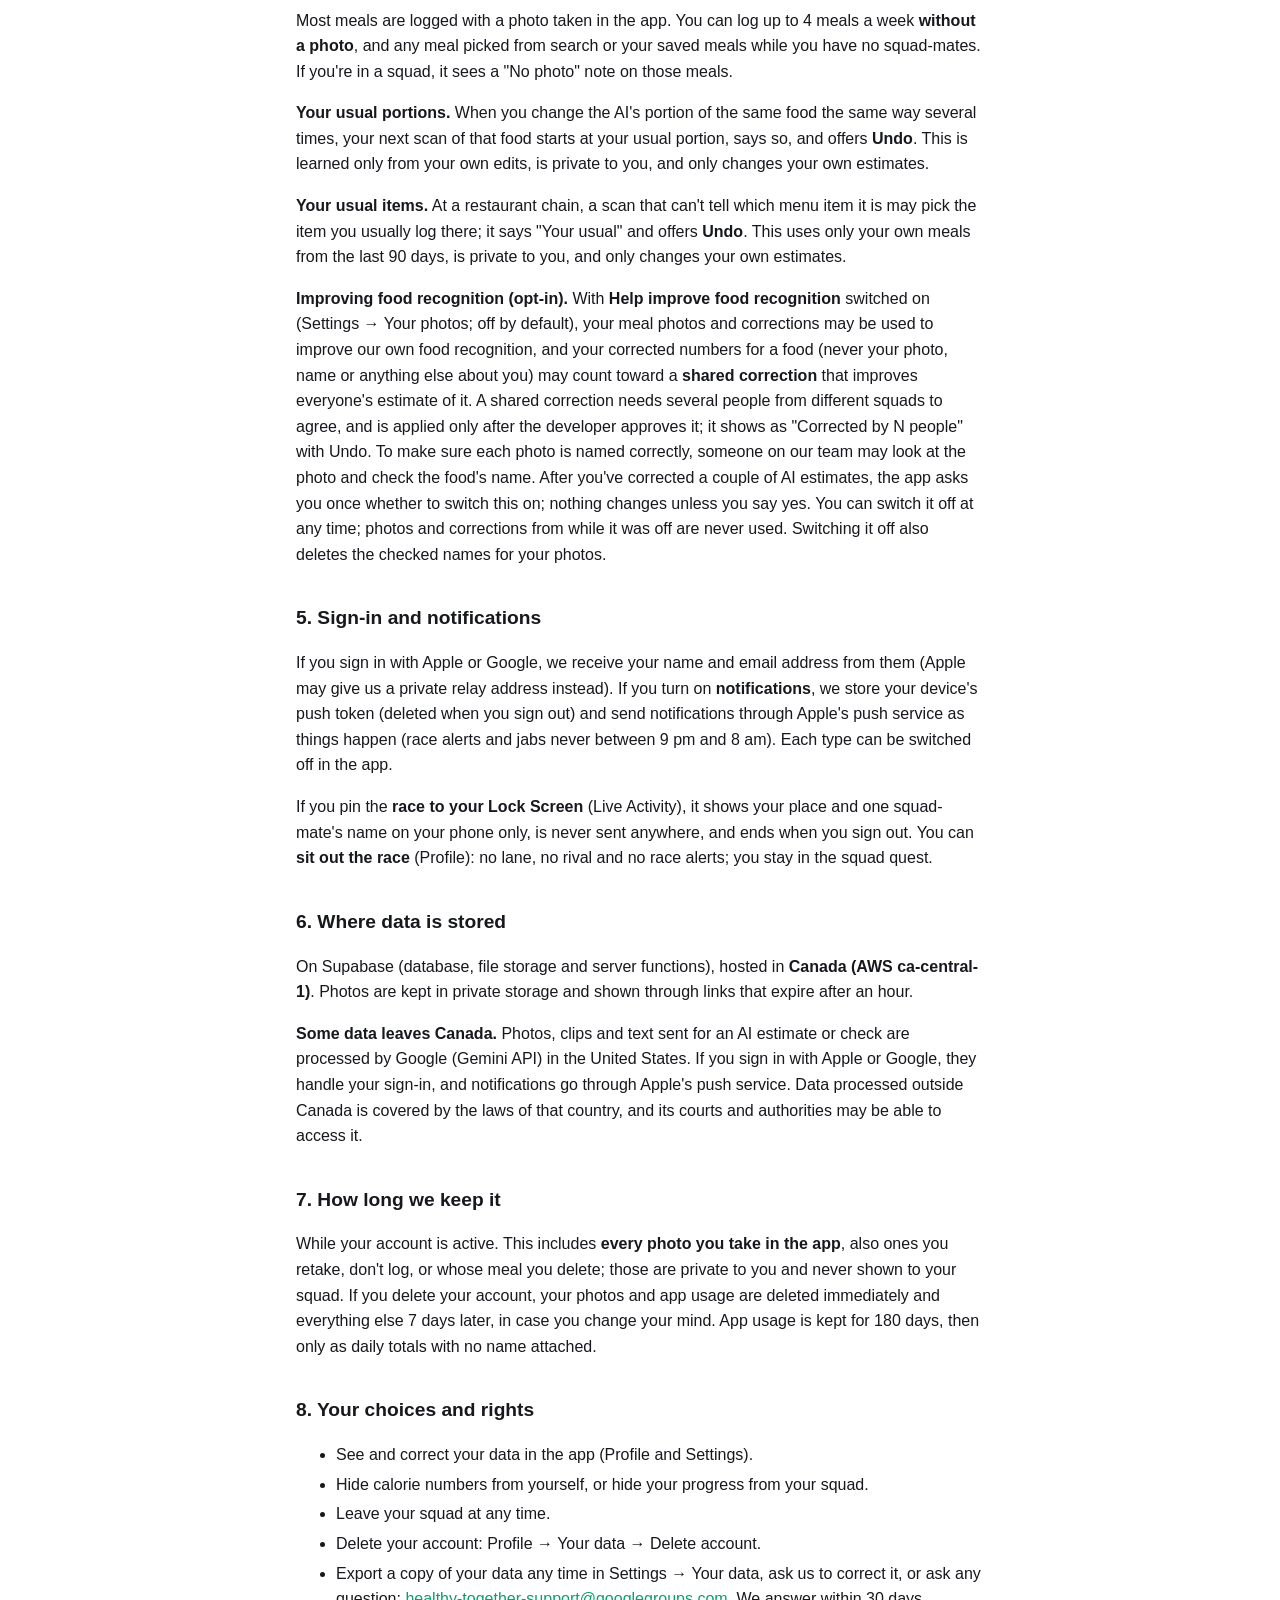
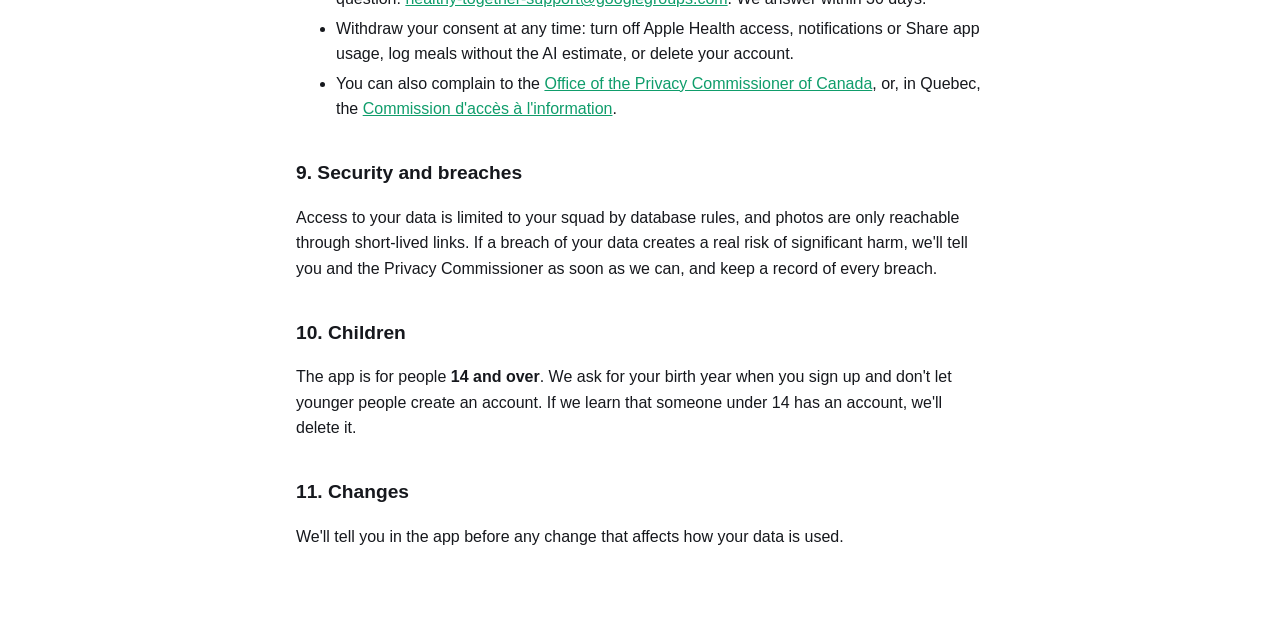
==== commit 3c2bc1d4: "Privacy: app usage also lets the developer check in personally during the beta (D151)" ====
--- a/privacy.html
+++ b/privacy.html
@@ -36,11 +36,11 @@
 <tr><td>Workout photos or 5-second clips (taken in the app, no sound), the workout type, minutes, intensity and note</td><td>Logging a workout without a fitness tracker</td><td>The squads you share it with (all your squads unless you untick some in Share to)</td></tr>
 <tr><td>Squad activity: cheers, nudges, flags, votes; your weekly race place and points, your weekly rival, the preset jabs you send, squad quest progress and season tier</td><td>The social features and the weekly race</td><td>The squad they happen in (flags show who raised them, and stay in the squad where they were raised). A jab is seen only by you and your rival. People who sit out the race aren't ranked or announced</td></tr>
 <tr><td>The squad head's weekly race stake (one friendly line, up to 80 characters), and challenges: title, stake, who's invited and who joined</td><td>Weekly race and squad challenges</td><td>Your squad. Stakes and challenge titles are checked for insults, money and links before they're saved. Any member can invite selected squad-mates to a challenge; who said no is shown only to the person who asked</td></tr>
-<tr><td>App usage: which screens and features you use, for how long, app errors and crashes, and the app version. Never your photos or anything you type</td><td>Seeing where the app is confusing or broken, and fixing it</td><td><strong>Only us</strong>. Stored in our own database; no analytics company</td></tr>
+<tr><td>App usage: which screens and features you use, for how long, app errors and crashes, and the app version. Never your photos or anything you type</td><td>Seeing where the app is confusing or broken, and fixing it; and, during the beta, so the developer can check in with you personally if you get stuck setting up or stop using the app</td><td><strong>Only us</strong>. Stored in our own database; no analytics company</td></tr>
 </tbody>
 </table>
 </div>
-<p><strong>App usage.</strong> On by default, except on phones set to French in Canada, where it's off unless you turn it on. The app shows a notice before anything is sent, and you can turn it off at any time in Profile → Privacy and safety → Share app usage; anything not yet sent is then deleted. It's linked to your account so we can see where someone got stuck, and only the app's developer can see it.</p>
+<p><strong>App usage.</strong> On by default, except on phones set to French in Canada, where it's off unless you turn it on. The app shows a notice before anything is sent, and you can turn it off at any time in Profile → Privacy and safety → Share app usage; anything not yet sent is then deleted. It's linked to your account so we can see where someone got stuck and, during the beta, check in with them personally; only the app's developer can see it.</p>
 <p>We don't use advertising or tracking tools, and no analytics company receives your data. We don't collect your location or contacts. Meal and workout photos can only be taken inside the app. The one exception is your profile picture: you can choose that from your photo library, and the app only receives the photo you pick. A replaced or removed picture is deleted, and only your squads (and the head of a squad you've asked to join) can see it. There are no public profiles.</p>
 
 <h2>3. Apple Health</h2>
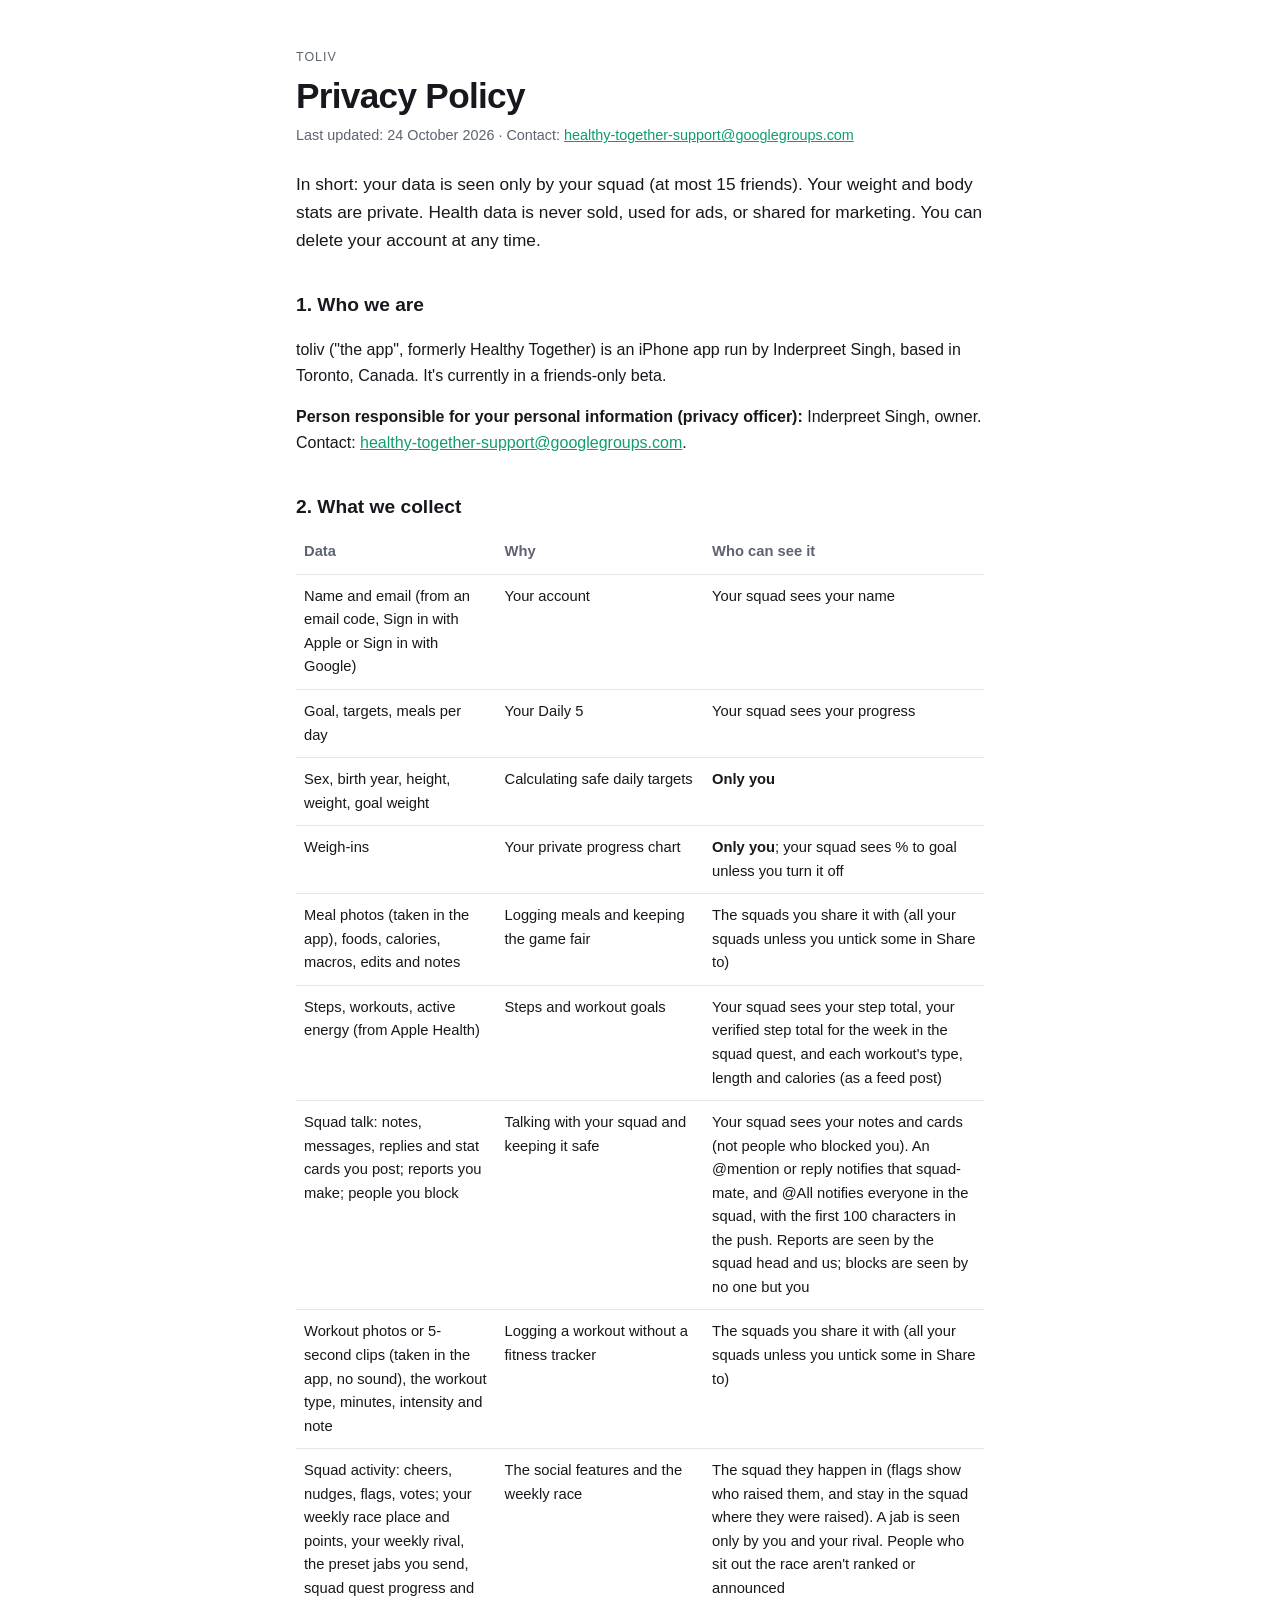
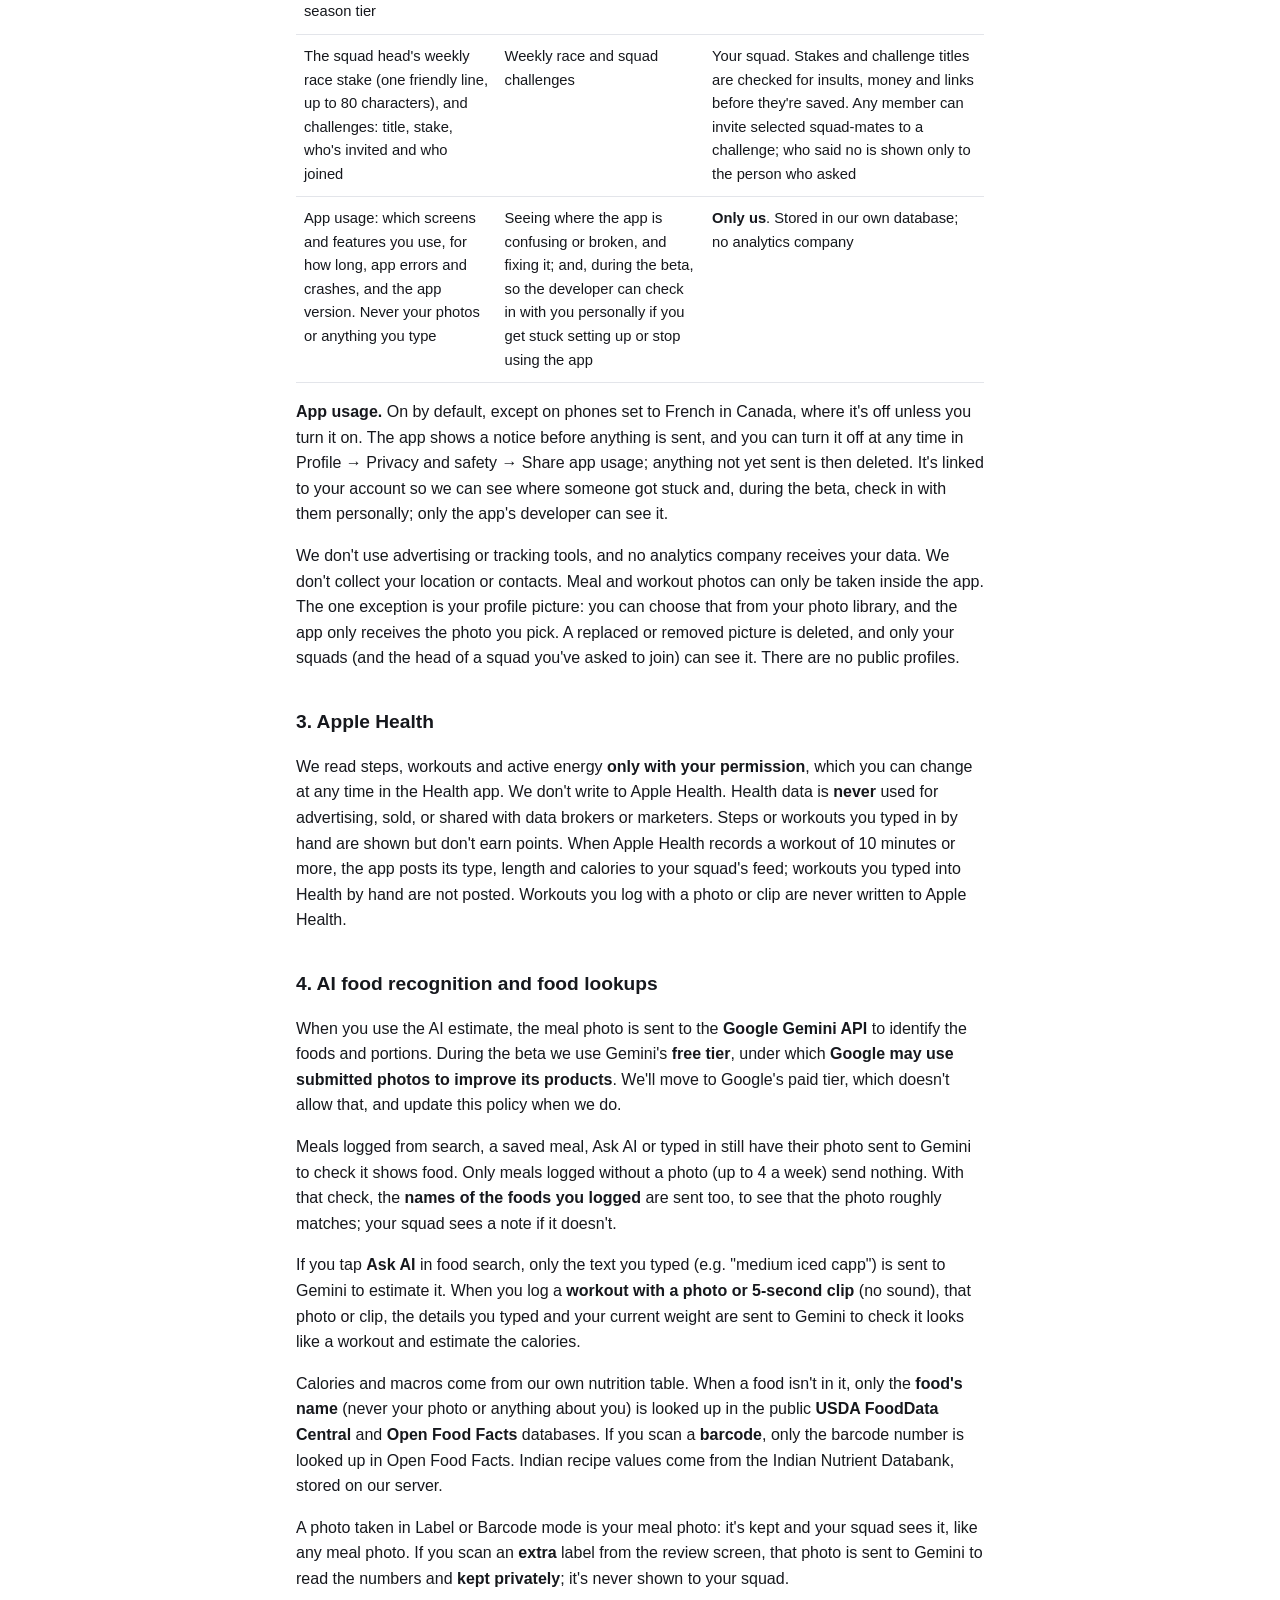
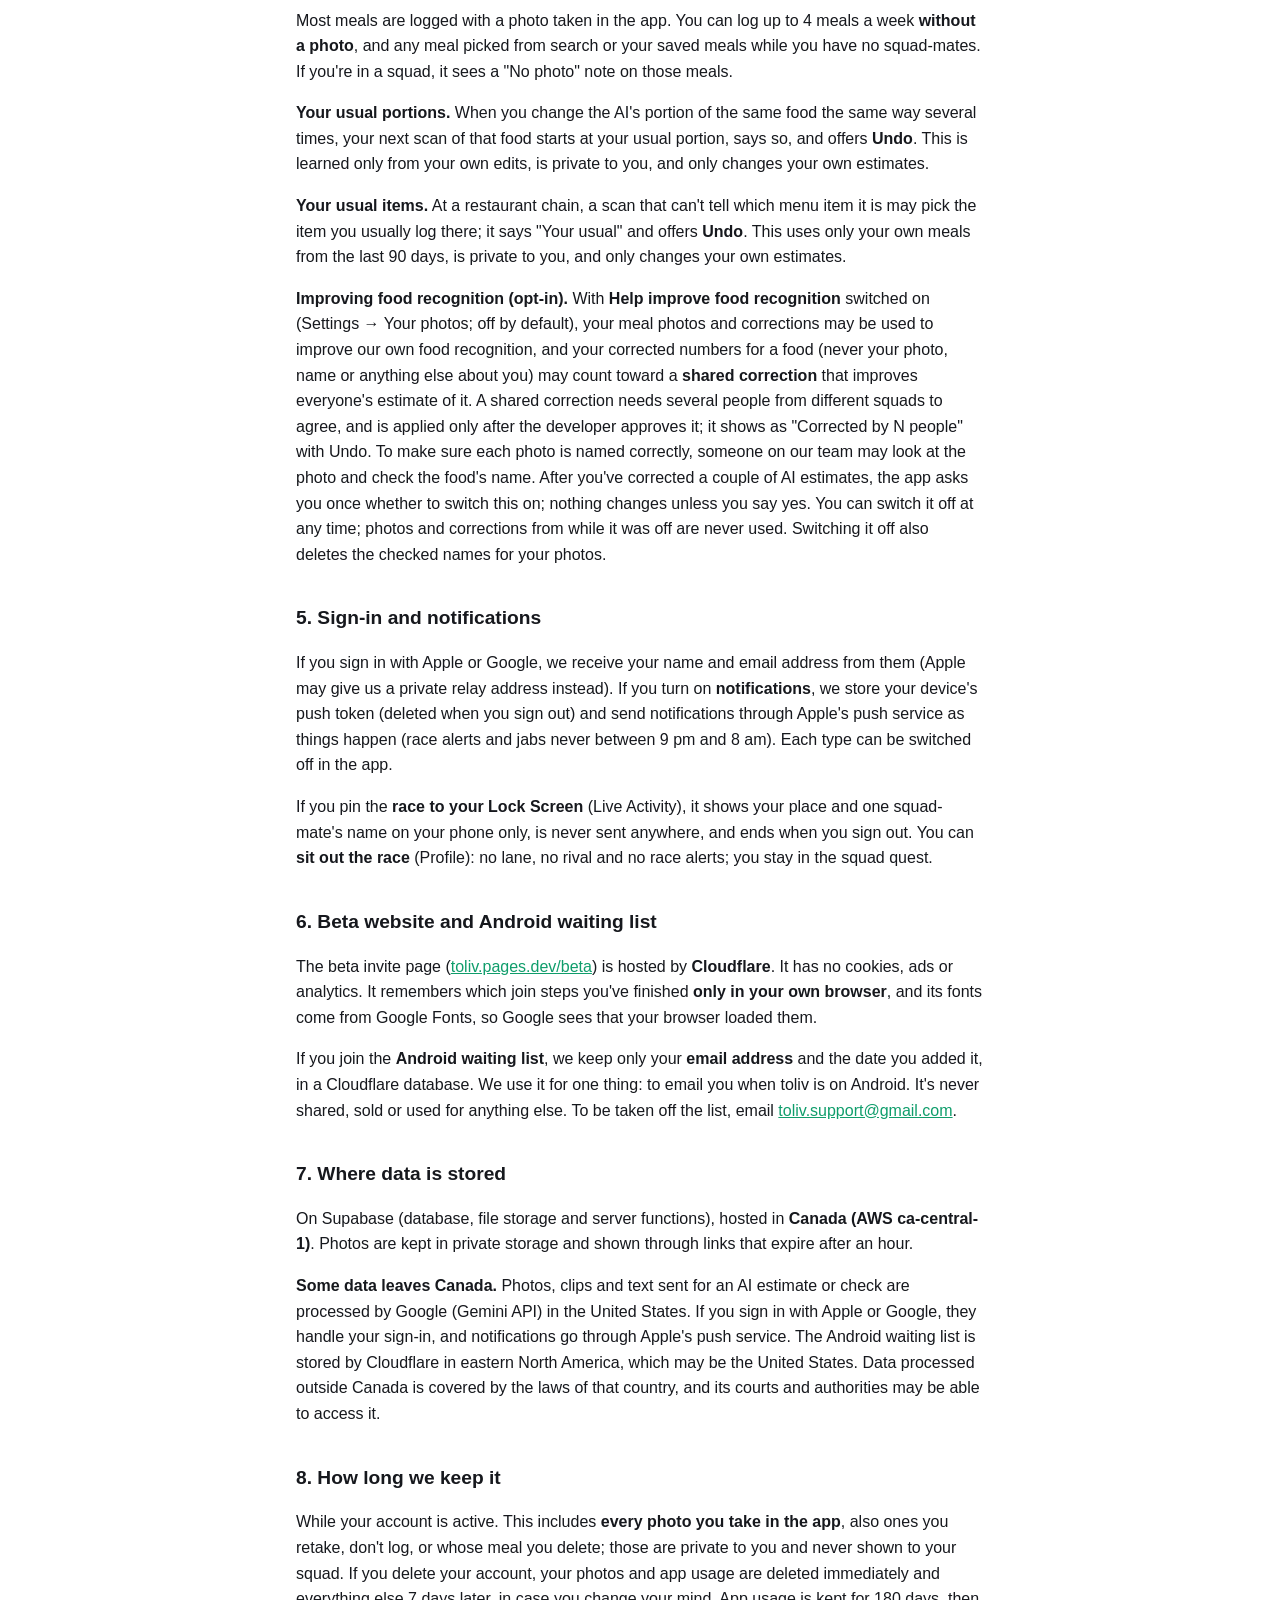
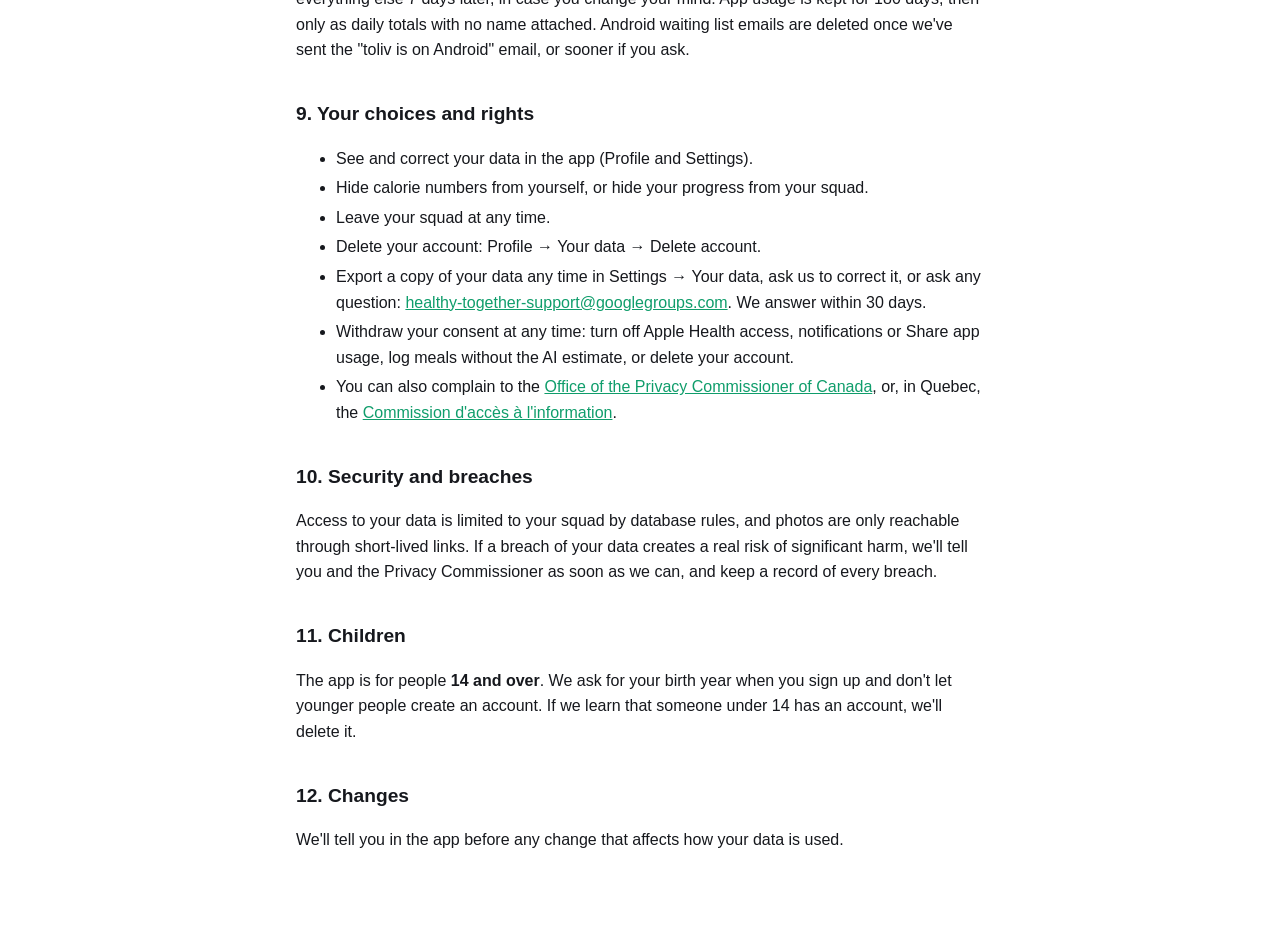
==== commit f13aa646: "Privacy: beta website and Android waiting list (email only, Cloudflare, deleted after the Android em" ====
--- a/privacy.html
+++ b/privacy.html
@@ -13,7 +13,7 @@
 <main>
 <p class="eyebrow"><a href="./">toliv</a></p>
 <h1>Privacy Policy</h1>
-<p class="meta">Last updated: 15 October 2026 · Contact: <a href="mailto:healthy-together-support@googlegroups.com">healthy-together-support@googlegroups.com</a></p>
+<p class="meta">Last updated: 24 October 2026 · Contact: <a href="mailto:healthy-together-support@googlegroups.com">healthy-together-support@googlegroups.com</a></p>
 
 <p class="lead">In short: your data is seen only by your squad (at most 15 friends). Your weight and body stats are private. Health data is never sold, used for ads, or shared for marketing. You can delete your account at any time.</p>
 
@@ -61,14 +61,18 @@
 <p>If you sign in with Apple or Google, we receive your name and email address from them (Apple may give us a private relay address instead). If you turn on <strong>notifications</strong>, we store your device's push token (deleted when you sign out) and send notifications through Apple's push service as things happen (race alerts and jabs never between 9 pm and 8 am). Each type can be switched off in the app.</p>
 <p>If you pin the <strong>race to your Lock Screen</strong> (Live Activity), it shows your place and one squad-mate's name on your phone only, is never sent anywhere, and ends when you sign out. You can <strong>sit out the race</strong> (Profile): no lane, no rival and no race alerts; you stay in the squad quest.</p>
 
-<h2>6. Where data is stored</h2>
+<h2>6. Beta website and Android waiting list</h2>
+<p>The beta invite page (<a href="https://toliv.pages.dev/beta">toliv.pages.dev/beta</a>) is hosted by <strong>Cloudflare</strong>. It has no cookies, ads or analytics. It remembers which join steps you've finished <strong>only in your own browser</strong>, and its fonts come from Google Fonts, so Google sees that your browser loaded them.</p>
+<p>If you join the <strong>Android waiting list</strong>, we keep only your <strong>email address</strong> and the date you added it, in a Cloudflare database. We use it for one thing: to email you when toliv is on Android. It's never shared, sold or used for anything else. To be taken off the list, email <a href="mailto:toliv.support@gmail.com">toliv.support@gmail.com</a>.</p>
+
+<h2>7. Where data is stored</h2>
 <p>On Supabase (database, file storage and server functions), hosted in <strong>Canada (AWS ca-central-1)</strong>. Photos are kept in private storage and shown through links that expire after an hour.</p>
-<p><strong>Some data leaves Canada.</strong> Photos, clips and text sent for an AI estimate or check are processed by Google (Gemini API) in the United States. If you sign in with Apple or Google, they handle your sign-in, and notifications go through Apple's push service. Data processed outside Canada is covered by the laws of that country, and its courts and authorities may be able to access it.</p>
+<p><strong>Some data leaves Canada.</strong> Photos, clips and text sent for an AI estimate or check are processed by Google (Gemini API) in the United States. If you sign in with Apple or Google, they handle your sign-in, and notifications go through Apple's push service. The Android waiting list is stored by Cloudflare in eastern North America, which may be the United States. Data processed outside Canada is covered by the laws of that country, and its courts and authorities may be able to access it.</p>
 
-<h2>7. How long we keep it</h2>
-<p>While your account is active. This includes <strong>every photo you take in the app</strong>, also ones you retake, don't log, or whose meal you delete; those are private to you and never shown to your squad. If you delete your account, your photos and app usage are deleted immediately and everything else 7 days later, in case you change your mind. App usage is kept for 180 days, then only as daily totals with no name attached.</p>
+<h2>8. How long we keep it</h2>
+<p>While your account is active. This includes <strong>every photo you take in the app</strong>, also ones you retake, don't log, or whose meal you delete; those are private to you and never shown to your squad. If you delete your account, your photos and app usage are deleted immediately and everything else 7 days later, in case you change your mind. App usage is kept for 180 days, then only as daily totals with no name attached. Android waiting list emails are deleted once we've sent the "toliv is on Android" email, or sooner if you ask.</p>
 
-<h2>8. Your choices and rights</h2>
+<h2>9. Your choices and rights</h2>
 <ul>
 <li>See and correct your data in the app (Profile and Settings).</li>
 <li>Hide calorie numbers from yourself, or hide your progress from your squad.</li>
@@ -79,13 +83,13 @@
 <li>You can also complain to the <a href="https://www.priv.gc.ca/">Office of the Privacy Commissioner of Canada</a>, or, in Quebec, the <a href="https://www.cai.gouv.qc.ca/">Commission d'accès à l'information</a>.</li>
 </ul>
 
-<h2>9. Security and breaches</h2>
+<h2>10. Security and breaches</h2>
 <p>Access to your data is limited to your squad by database rules, and photos are only reachable through short-lived links. If a breach of your data creates a real risk of significant harm, we'll tell you and the Privacy Commissioner as soon as we can, and keep a record of every breach.</p>
 
-<h2>10. Children</h2>
+<h2>11. Children</h2>
 <p>The app is for people <strong>14 and over</strong>. We ask for your birth year when you sign up and don't let younger people create an account. If we learn that someone under 14 has an account, we'll delete it.</p>
 
-<h2>11. Changes</h2>
+<h2>12. Changes</h2>
 <p>We'll tell you in the app before any change that affects how your data is used.</p>
 </main>
 </body>
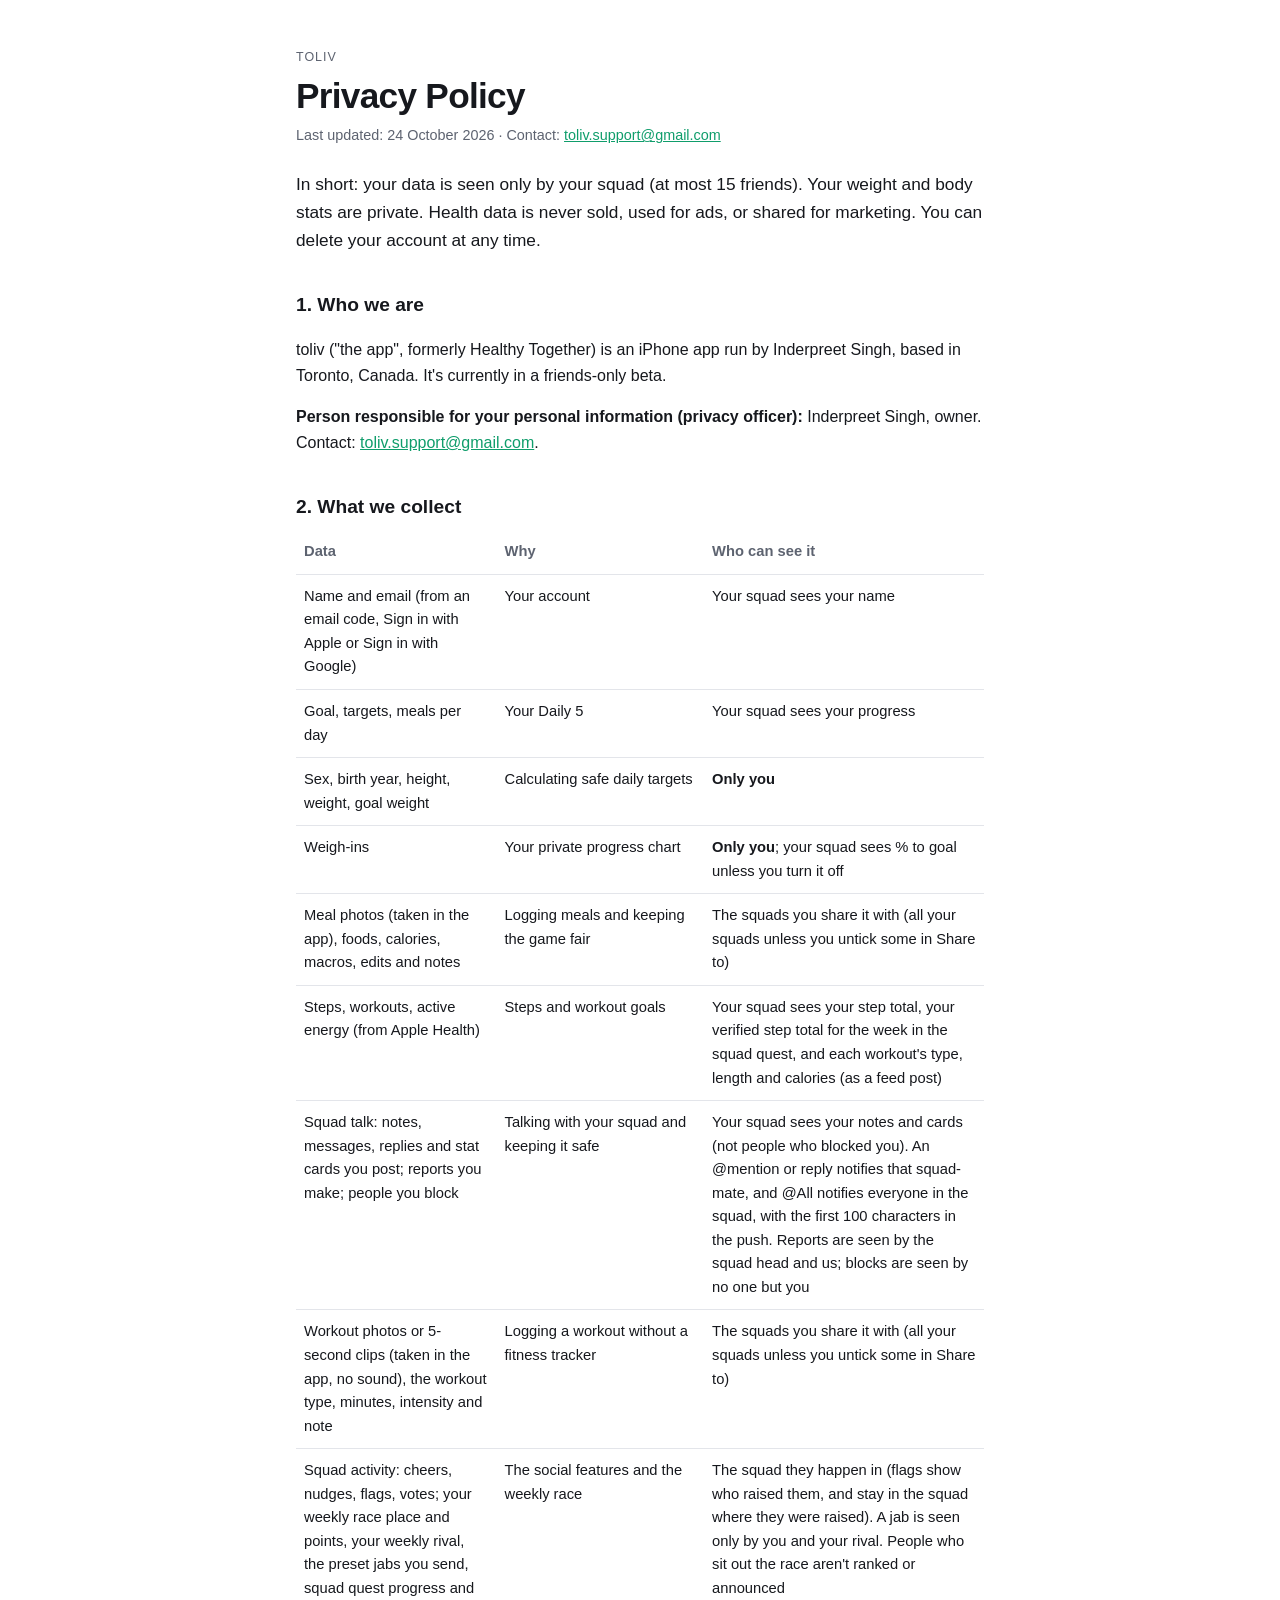
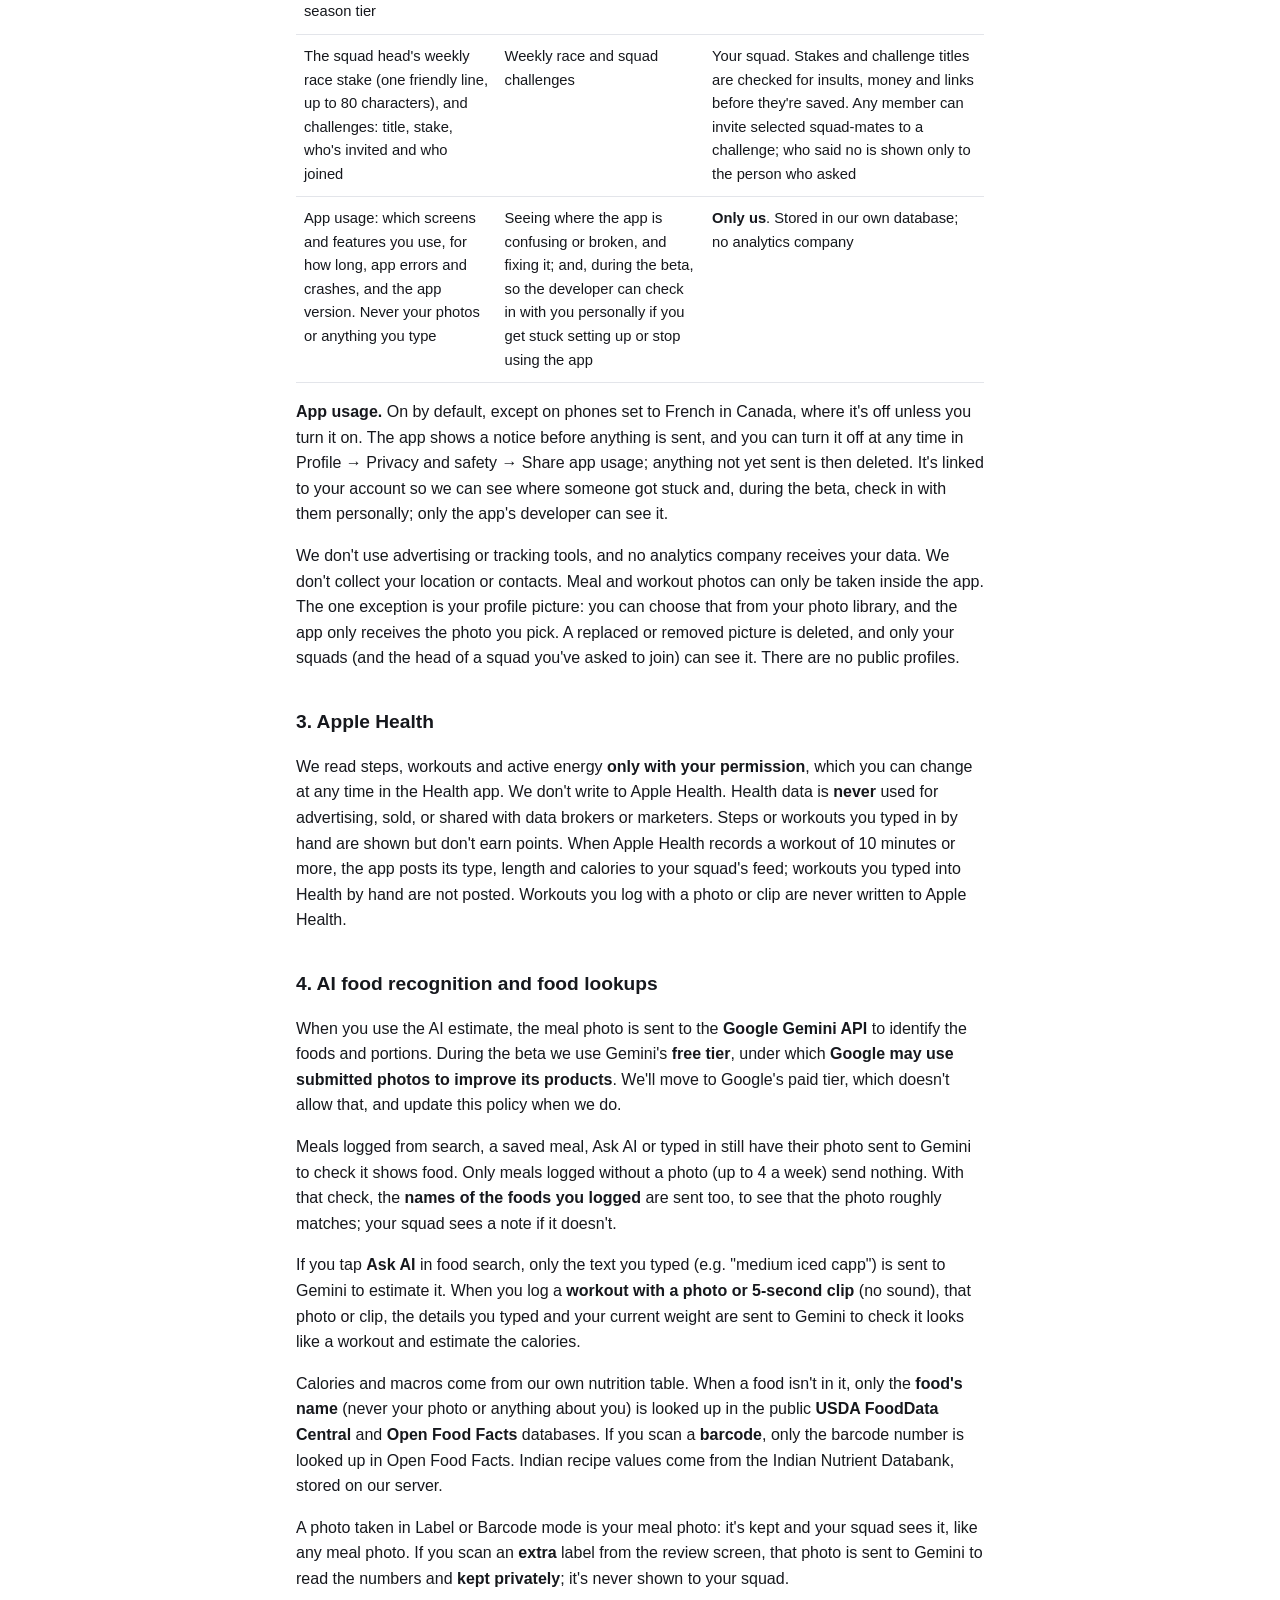
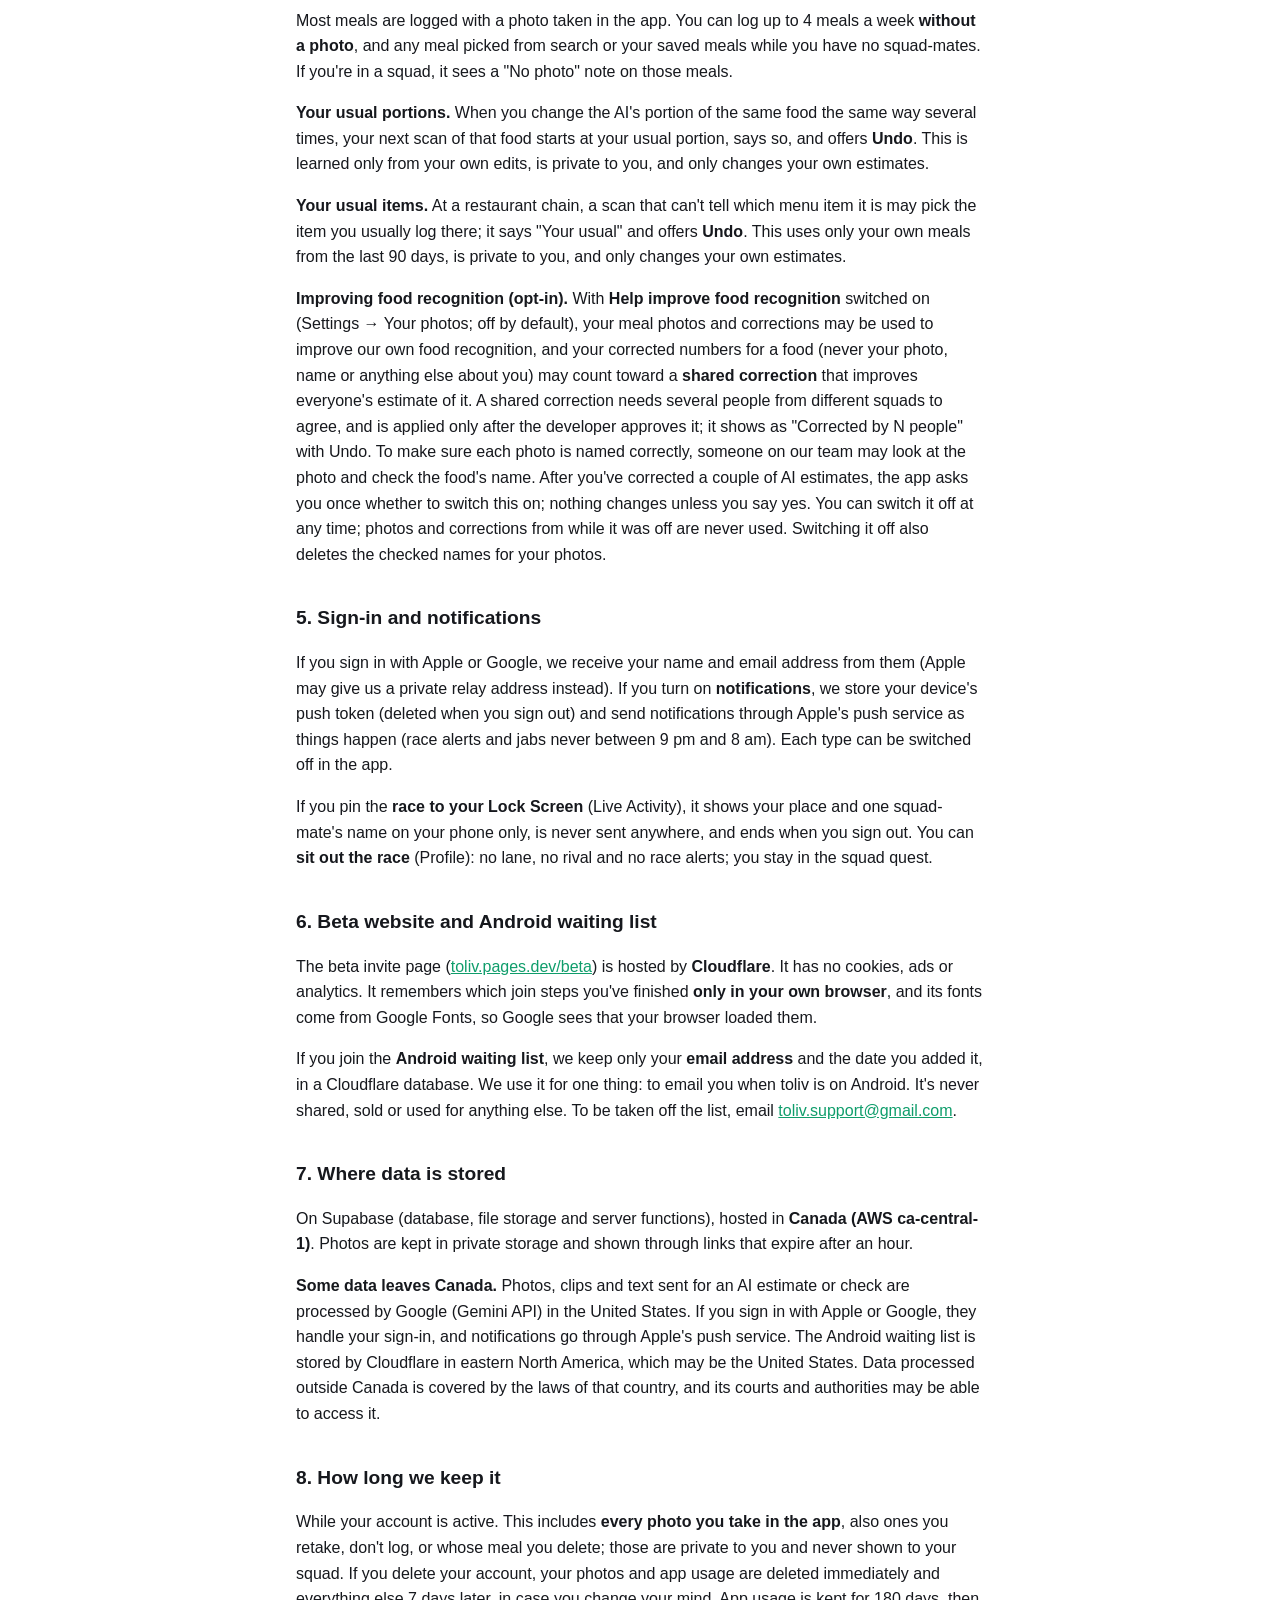
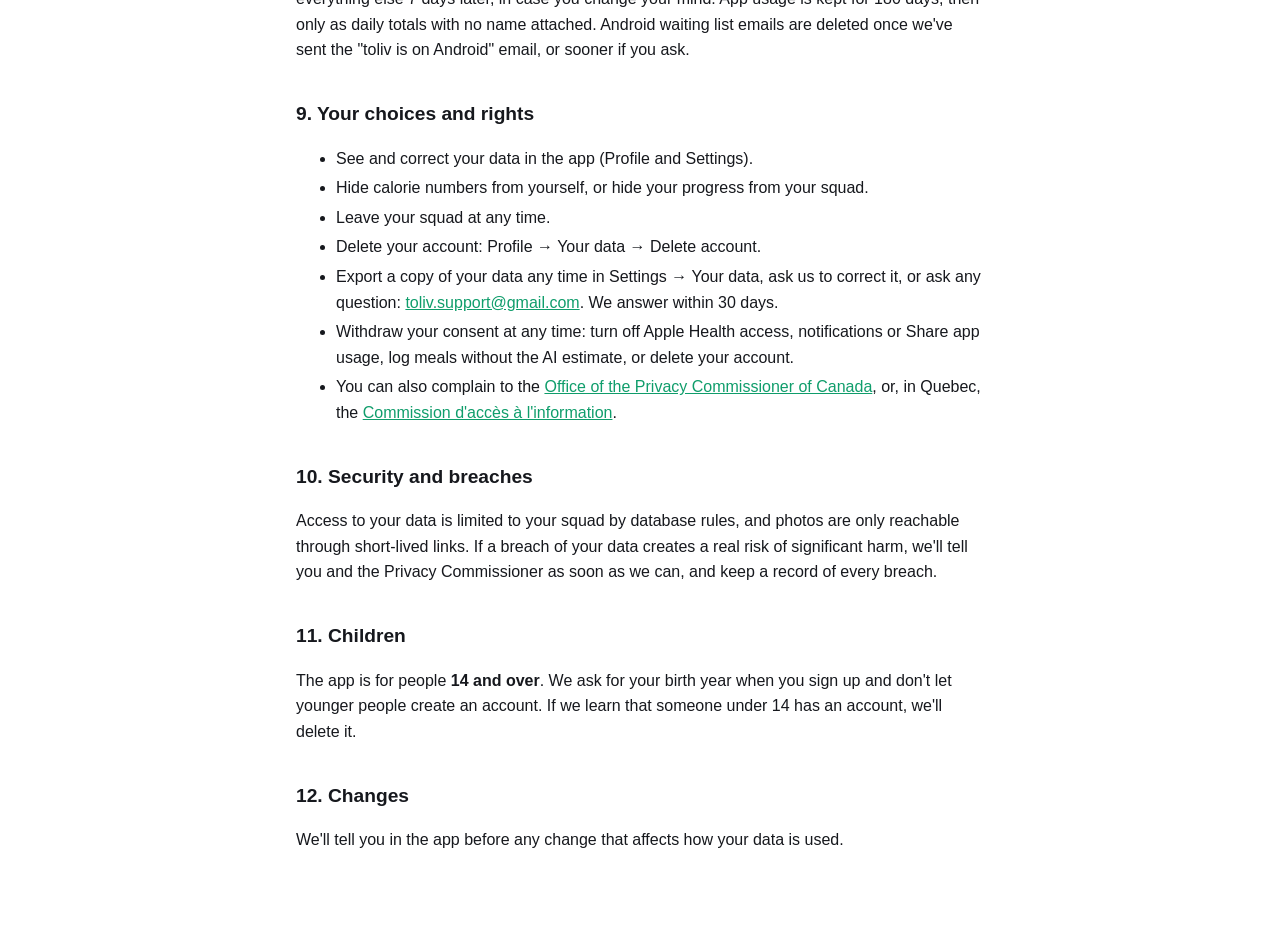
==== commit c64bbd00: "Contact is now toliv.support@gmail.com" ====
--- a/privacy.html
+++ b/privacy.html
@@ -13,13 +13,13 @@
 <main>
 <p class="eyebrow"><a href="./">toliv</a></p>
 <h1>Privacy Policy</h1>
-<p class="meta">Last updated: 24 October 2026 · Contact: <a href="mailto:healthy-together-support@googlegroups.com">healthy-together-support@googlegroups.com</a></p>
+<p class="meta">Last updated: 24 October 2026 · Contact: <a href="mailto:toliv.support@gmail.com">toliv.support@gmail.com</a></p>
 
 <p class="lead">In short: your data is seen only by your squad (at most 15 friends). Your weight and body stats are private. Health data is never sold, used for ads, or shared for marketing. You can delete your account at any time.</p>
 
 <h2>1. Who we are</h2>
 <p>toliv ("the app", formerly Healthy Together) is an iPhone app run by Inderpreet Singh, based in Toronto, Canada. It's currently in a friends-only beta.</p>
-<p><strong>Person responsible for your personal information (privacy officer):</strong> Inderpreet Singh, owner. Contact: <a href="mailto:healthy-together-support@googlegroups.com">healthy-together-support@googlegroups.com</a>.</p>
+<p><strong>Person responsible for your personal information (privacy officer):</strong> Inderpreet Singh, owner. Contact: <a href="mailto:toliv.support@gmail.com">toliv.support@gmail.com</a>.</p>
 
 <h2>2. What we collect</h2>
 <div class="table">
@@ -78,7 +78,7 @@
 <li>Hide calorie numbers from yourself, or hide your progress from your squad.</li>
 <li>Leave your squad at any time.</li>
 <li>Delete your account: Profile → Your data → Delete account.</li>
-<li>Export a copy of your data any time in Settings → Your data, ask us to correct it, or ask any question: <a href="mailto:healthy-together-support@googlegroups.com">healthy-together-support@googlegroups.com</a>. We answer within 30 days.</li>
+<li>Export a copy of your data any time in Settings → Your data, ask us to correct it, or ask any question: <a href="mailto:toliv.support@gmail.com">toliv.support@gmail.com</a>. We answer within 30 days.</li>
 <li>Withdraw your consent at any time: turn off Apple Health access, notifications or Share app usage, log meals without the AI estimate, or delete your account.</li>
 <li>You can also complain to the <a href="https://www.priv.gc.ca/">Office of the Privacy Commissioner of Canada</a>, or, in Quebec, the <a href="https://www.cai.gouv.qc.ca/">Commission d'accès à l'information</a>.</li>
 </ul>
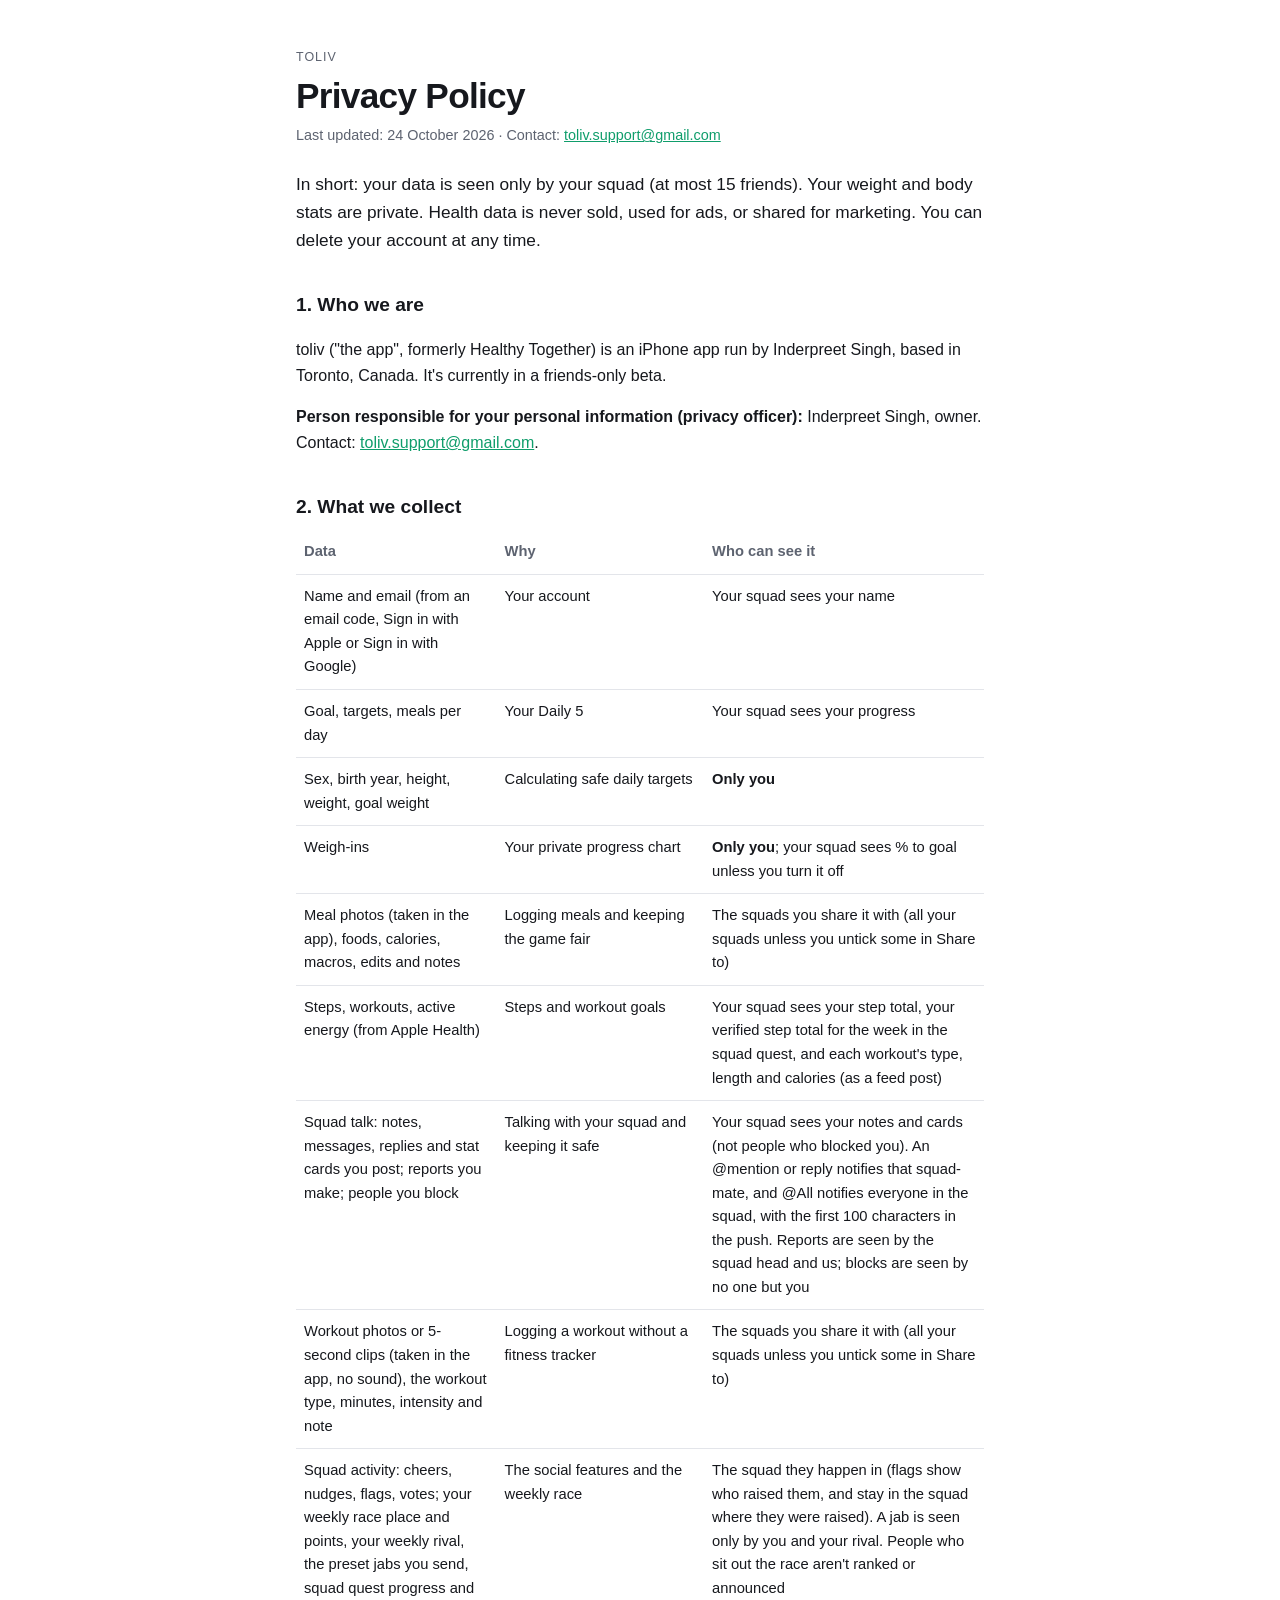
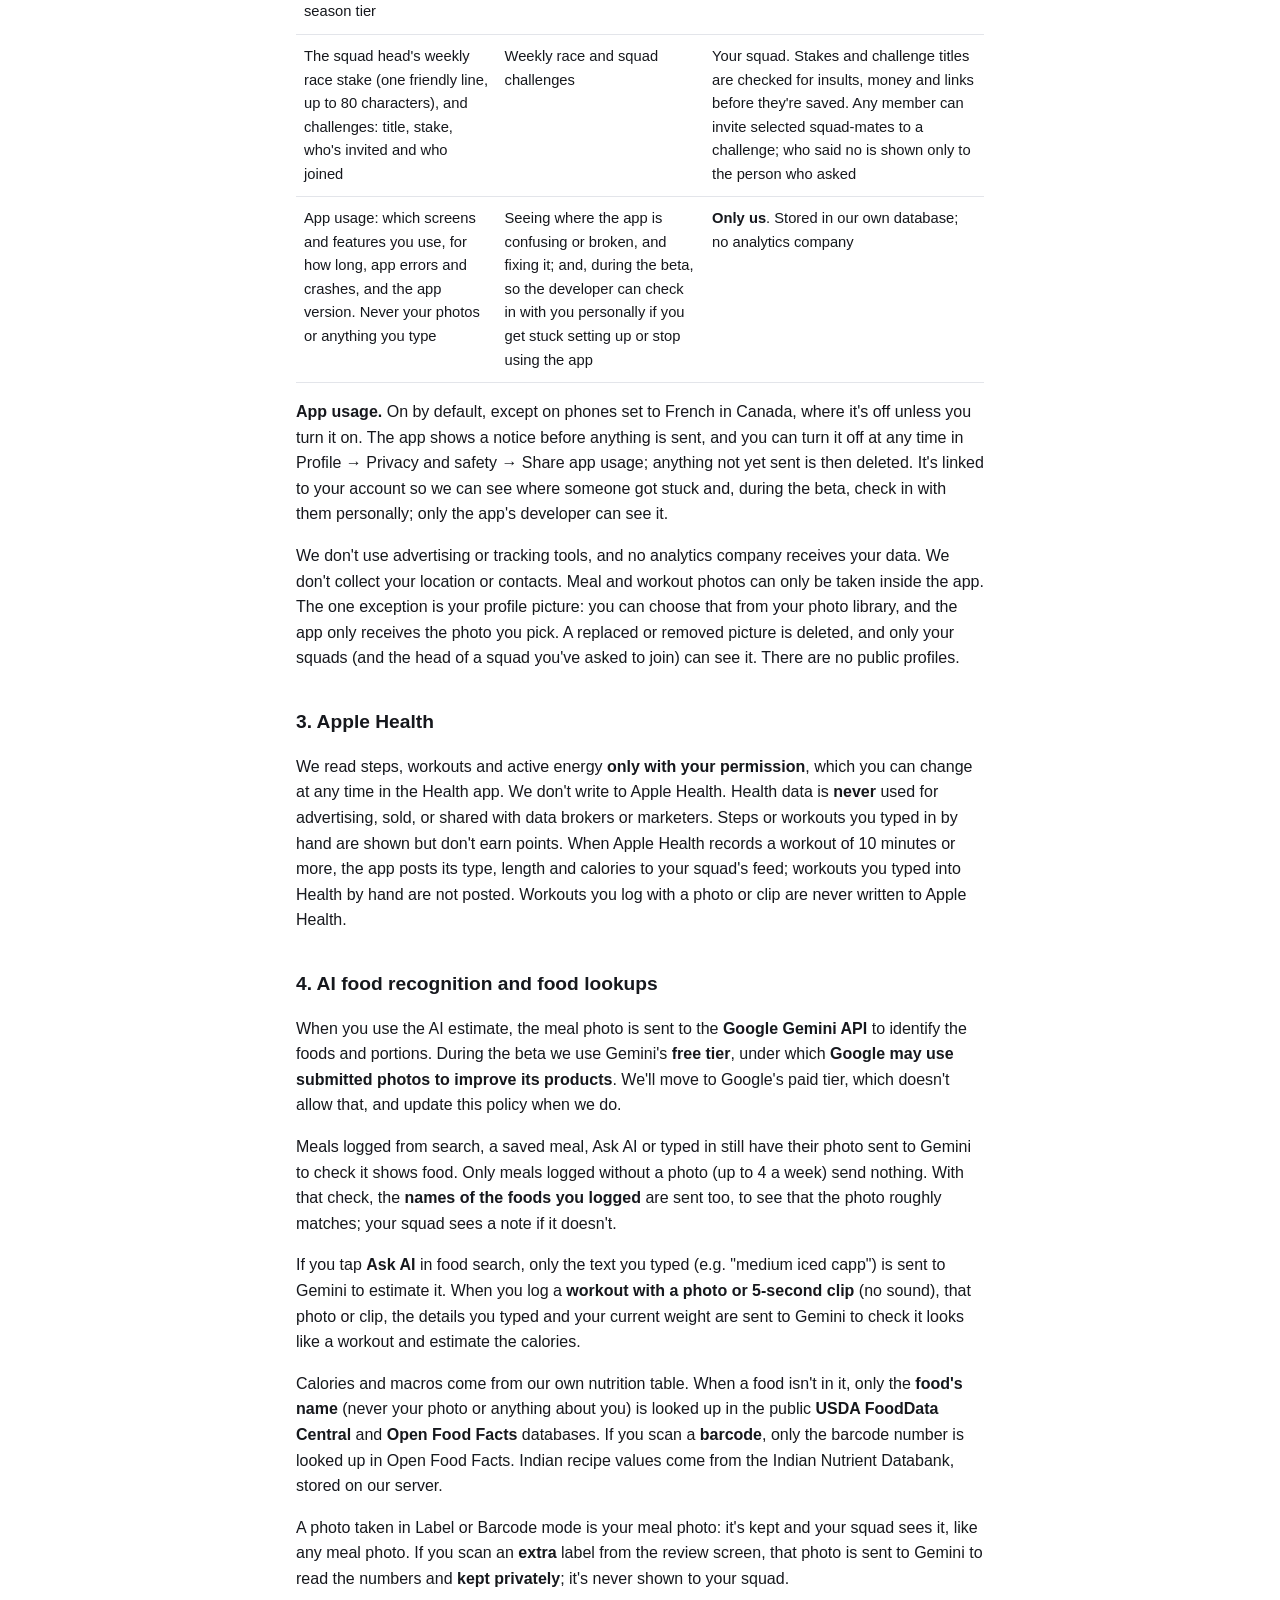
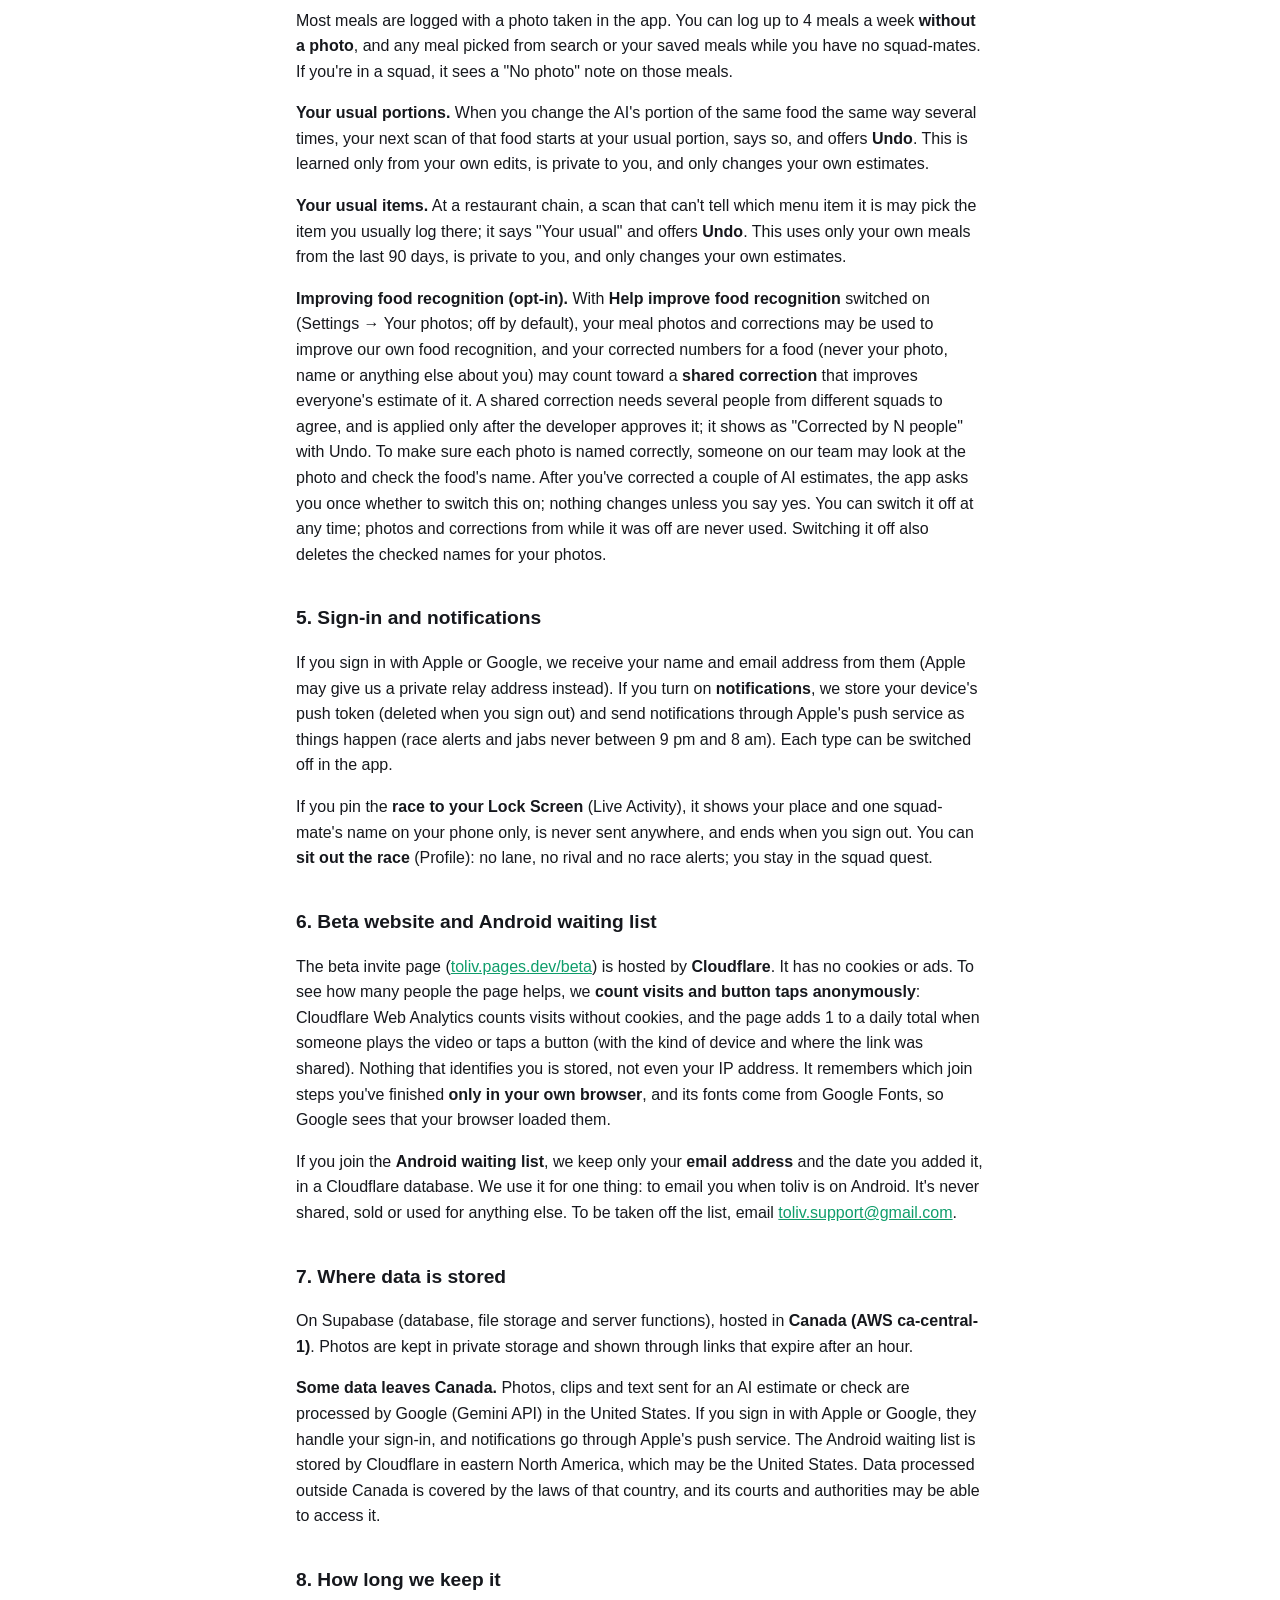
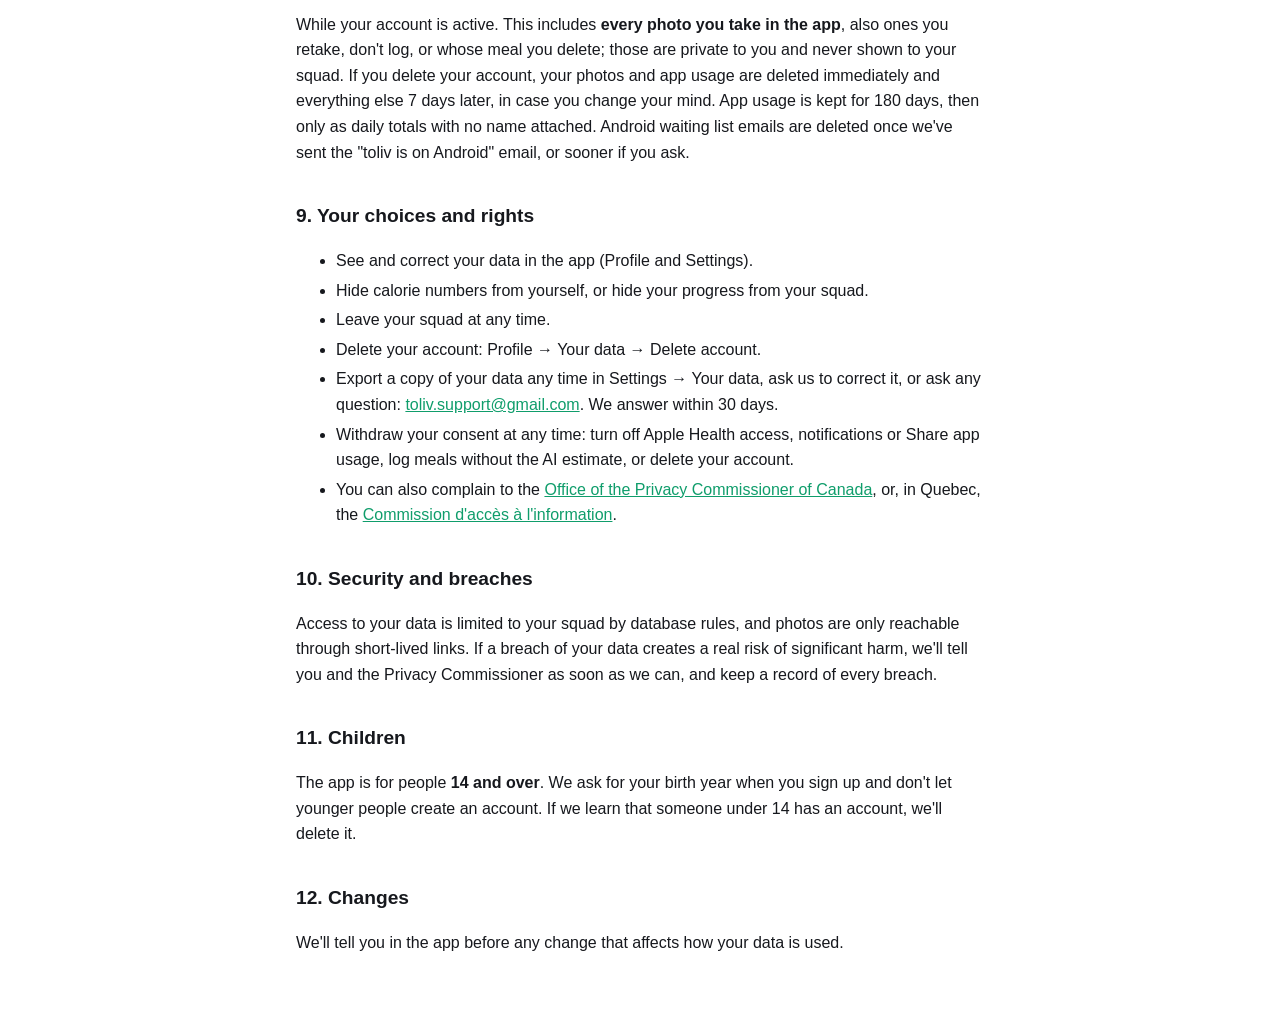
==== commit 8deb1748: "Privacy: the beta page counts visits and taps anonymously" ====
--- a/privacy.html
+++ b/privacy.html
@@ -62,7 +62,7 @@
 <p>If you pin the <strong>race to your Lock Screen</strong> (Live Activity), it shows your place and one squad-mate's name on your phone only, is never sent anywhere, and ends when you sign out. You can <strong>sit out the race</strong> (Profile): no lane, no rival and no race alerts; you stay in the squad quest.</p>
 
 <h2>6. Beta website and Android waiting list</h2>
-<p>The beta invite page (<a href="https://toliv.pages.dev/beta">toliv.pages.dev/beta</a>) is hosted by <strong>Cloudflare</strong>. It has no cookies, ads or analytics. It remembers which join steps you've finished <strong>only in your own browser</strong>, and its fonts come from Google Fonts, so Google sees that your browser loaded them.</p>
+<p>The beta invite page (<a href="https://toliv.pages.dev/beta">toliv.pages.dev/beta</a>) is hosted by <strong>Cloudflare</strong>. It has no cookies or ads. To see how many people the page helps, we <strong>count visits and button taps anonymously</strong>: Cloudflare Web Analytics counts visits without cookies, and the page adds 1 to a daily total when someone plays the video or taps a button (with the kind of device and where the link was shared). Nothing that identifies you is stored, not even your IP address. It remembers which join steps you've finished <strong>only in your own browser</strong>, and its fonts come from Google Fonts, so Google sees that your browser loaded them.</p>
 <p>If you join the <strong>Android waiting list</strong>, we keep only your <strong>email address</strong> and the date you added it, in a Cloudflare database. We use it for one thing: to email you when toliv is on Android. It's never shared, sold or used for anything else. To be taken off the list, email <a href="mailto:toliv.support@gmail.com">toliv.support@gmail.com</a>.</p>
 
 <h2>7. Where data is stored</h2>
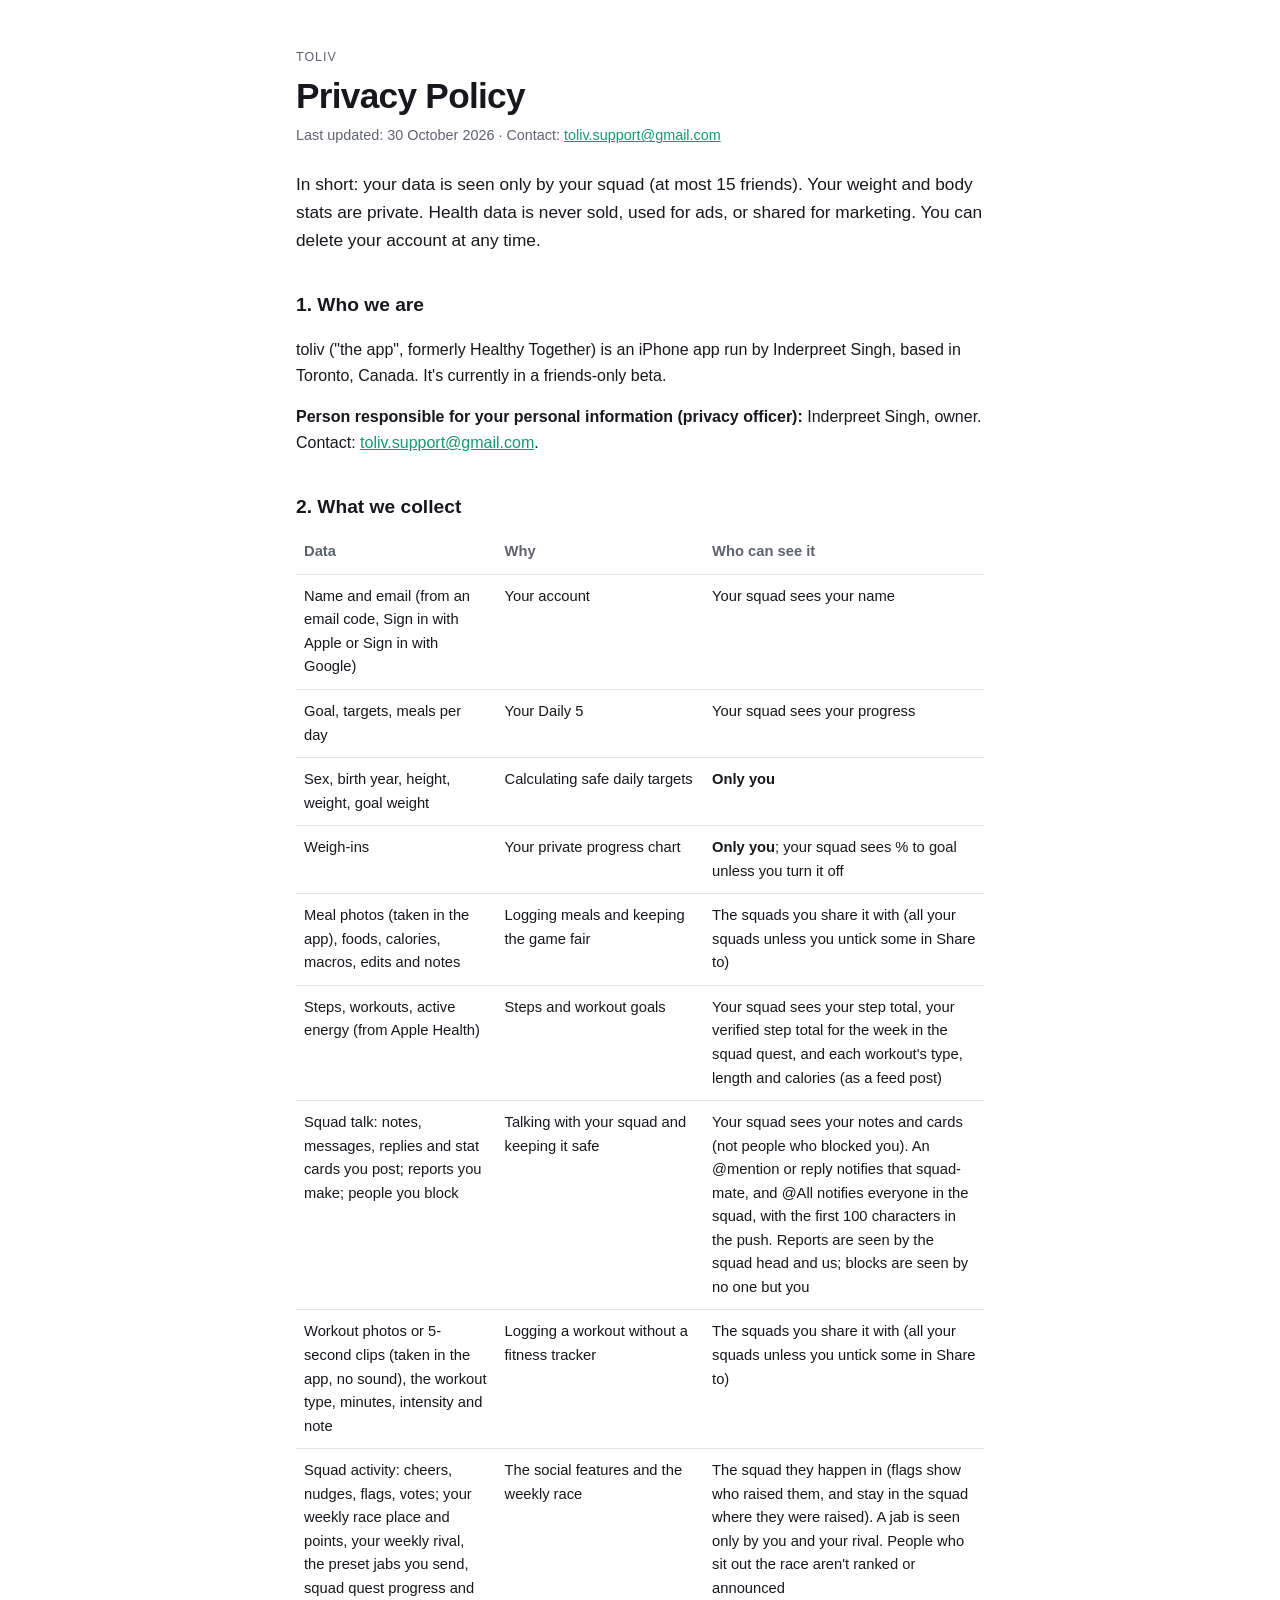
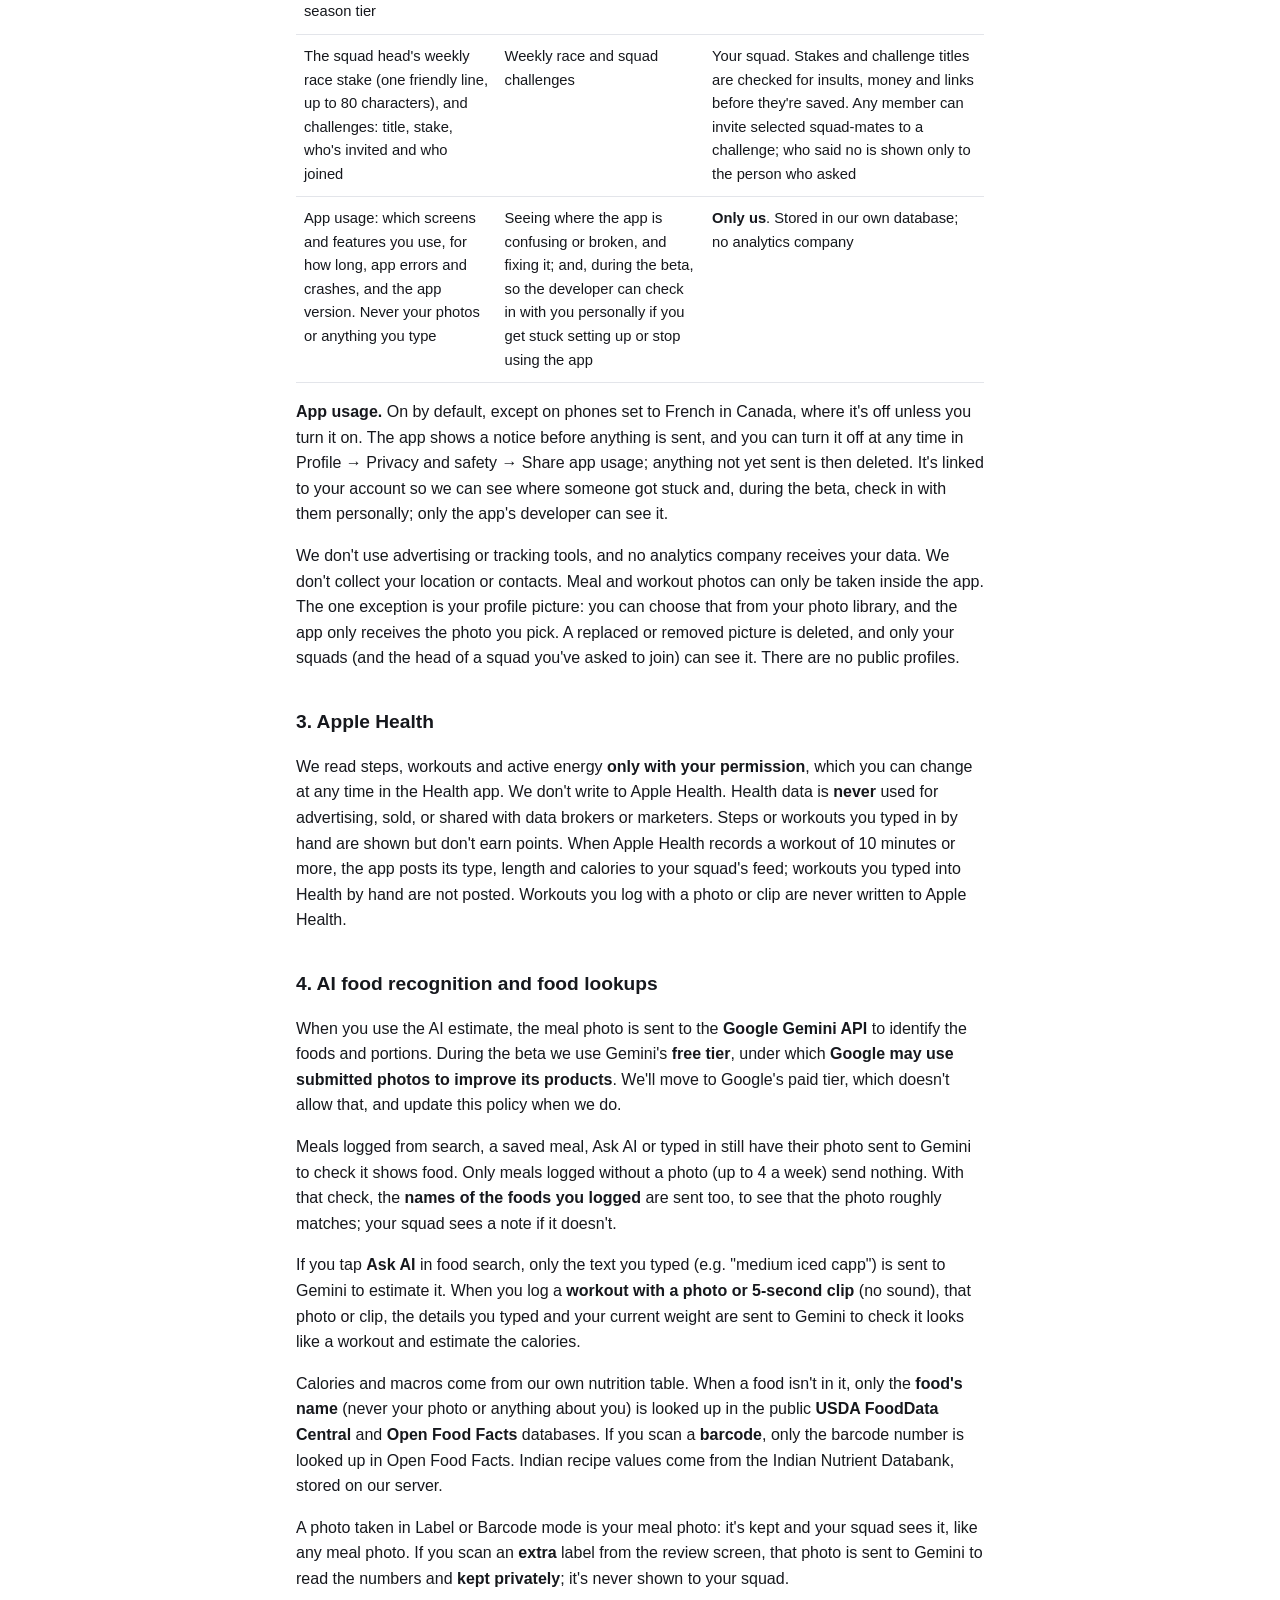
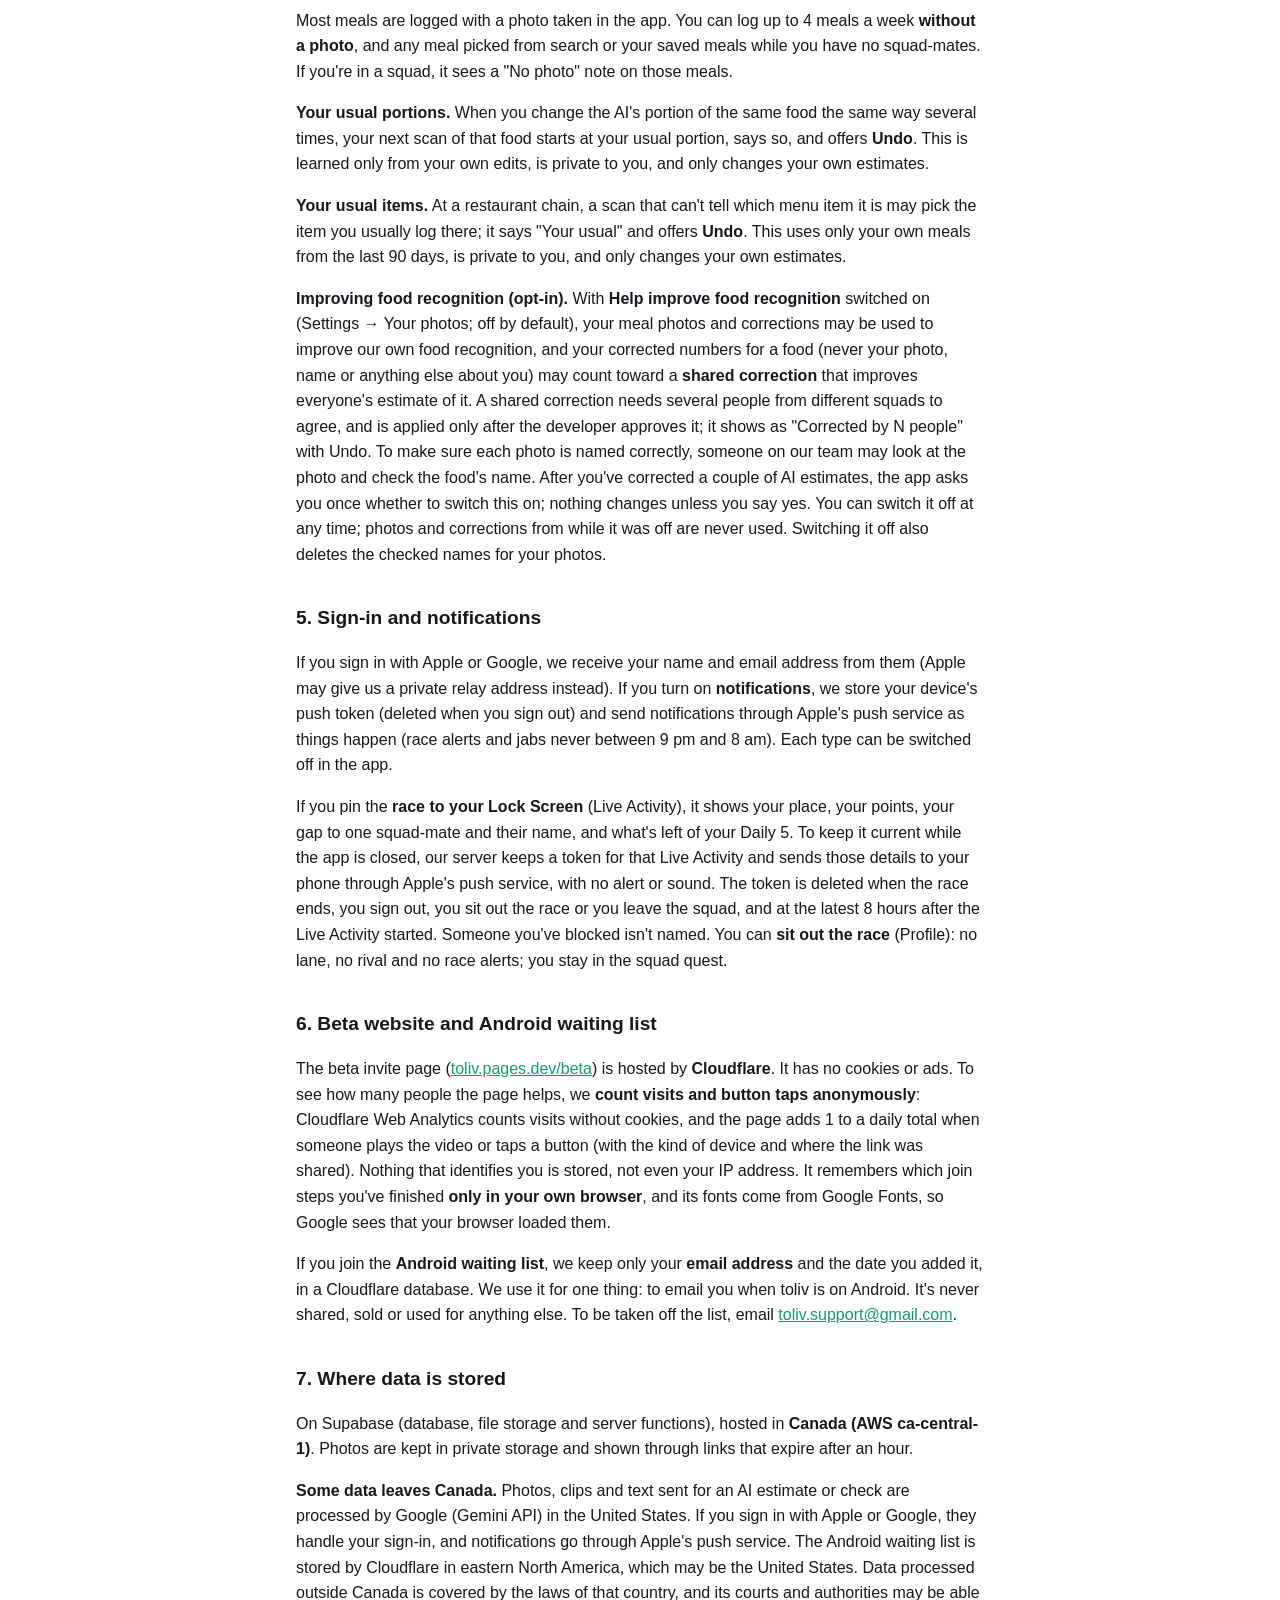
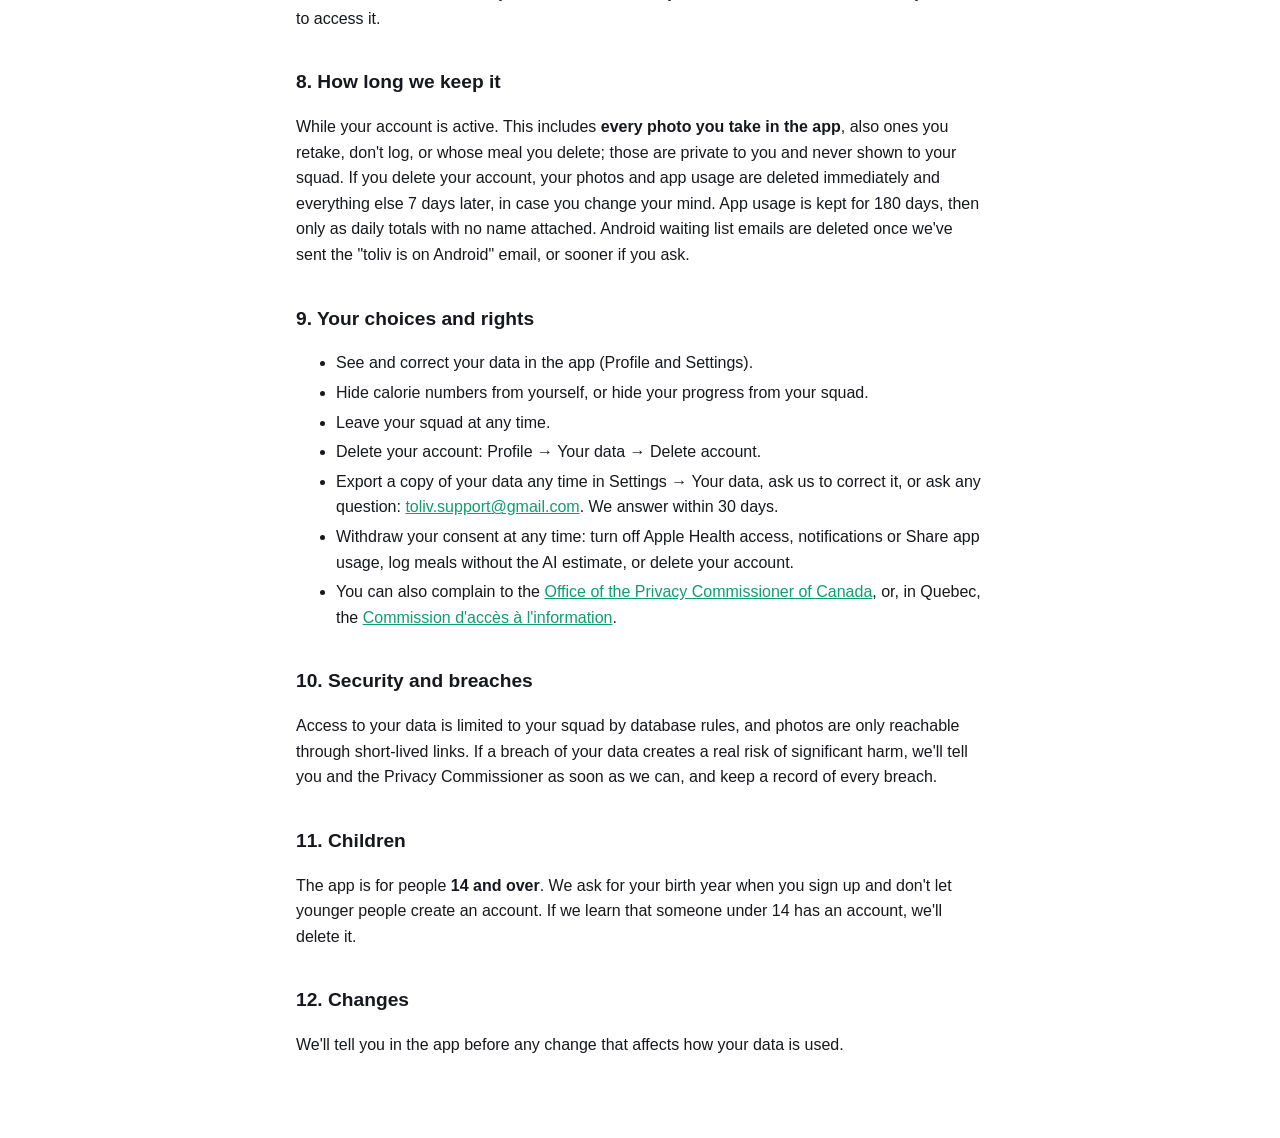
==== commit 336bc331: "Privacy: Lock Screen race now updates through Apple's push service (D177)" ====
--- a/privacy.html
+++ b/privacy.html
@@ -13,7 +13,7 @@
 <main>
 <p class="eyebrow"><a href="./">toliv</a></p>
 <h1>Privacy Policy</h1>
-<p class="meta">Last updated: 24 October 2026 · Contact: <a href="mailto:toliv.support@gmail.com">toliv.support@gmail.com</a></p>
+<p class="meta">Last updated: 30 October 2026 · Contact: <a href="mailto:toliv.support@gmail.com">toliv.support@gmail.com</a></p>
 
 <p class="lead">In short: your data is seen only by your squad (at most 15 friends). Your weight and body stats are private. Health data is never sold, used for ads, or shared for marketing. You can delete your account at any time.</p>
 
@@ -59,7 +59,7 @@
 
 <h2>5. Sign-in and notifications</h2>
 <p>If you sign in with Apple or Google, we receive your name and email address from them (Apple may give us a private relay address instead). If you turn on <strong>notifications</strong>, we store your device's push token (deleted when you sign out) and send notifications through Apple's push service as things happen (race alerts and jabs never between 9 pm and 8 am). Each type can be switched off in the app.</p>
-<p>If you pin the <strong>race to your Lock Screen</strong> (Live Activity), it shows your place and one squad-mate's name on your phone only, is never sent anywhere, and ends when you sign out. You can <strong>sit out the race</strong> (Profile): no lane, no rival and no race alerts; you stay in the squad quest.</p>
+<p>If you pin the <strong>race to your Lock Screen</strong> (Live Activity), it shows your place, your points, your gap to one squad-mate and their name, and what's left of your Daily 5. To keep it current while the app is closed, our server keeps a token for that Live Activity and sends those details to your phone through Apple's push service, with no alert or sound. The token is deleted when the race ends, you sign out, you sit out the race or you leave the squad, and at the latest 8 hours after the Live Activity started. Someone you've blocked isn't named. You can <strong>sit out the race</strong> (Profile): no lane, no rival and no race alerts; you stay in the squad quest.</p>
 
 <h2>6. Beta website and Android waiting list</h2>
 <p>The beta invite page (<a href="https://toliv.pages.dev/beta">toliv.pages.dev/beta</a>) is hosted by <strong>Cloudflare</strong>. It has no cookies or ads. To see how many people the page helps, we <strong>count visits and button taps anonymously</strong>: Cloudflare Web Analytics counts visits without cookies, and the page adds 1 to a daily total when someone plays the video or taps a button (with the kind of device and where the link was shared). Nothing that identifies you is stored, not even your IP address. It remembers which join steps you've finished <strong>only in your own browser</strong>, and its fonts come from Google Fonts, so Google sees that your browser loaded them.</p>
